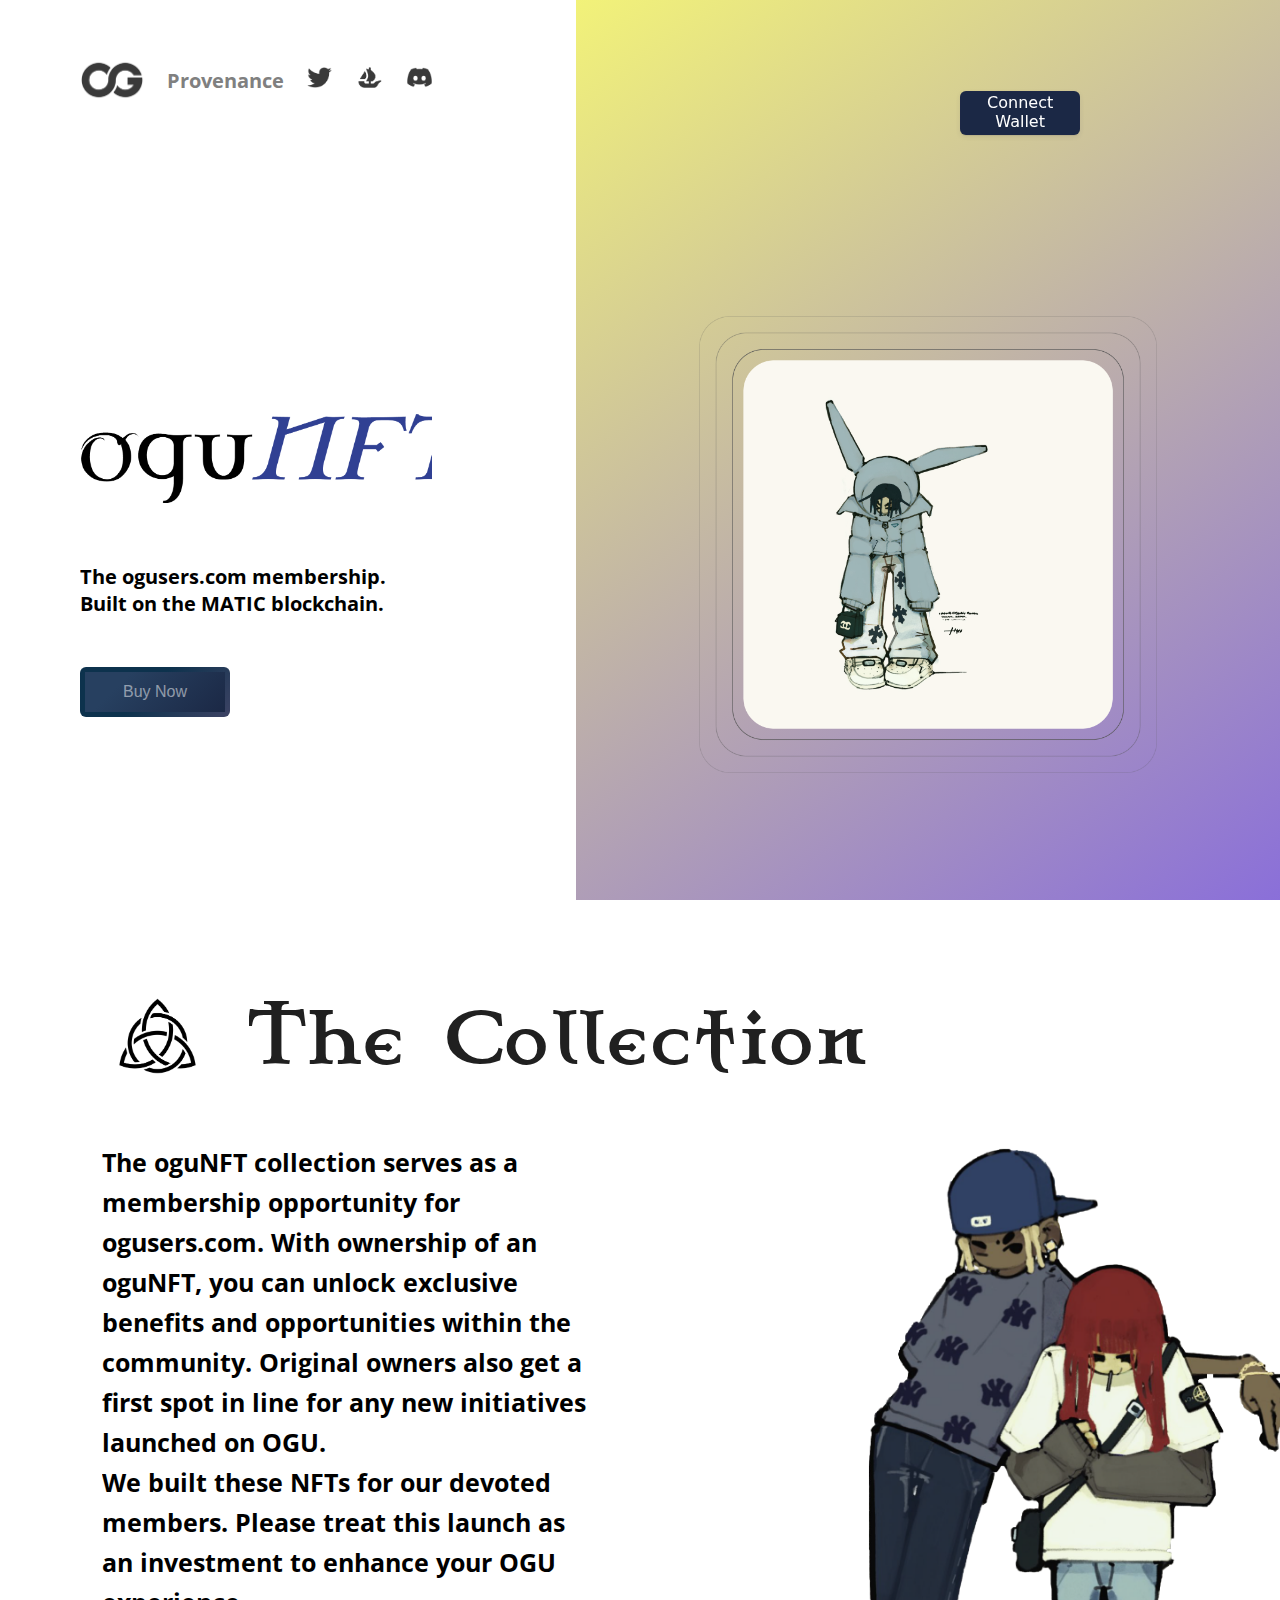
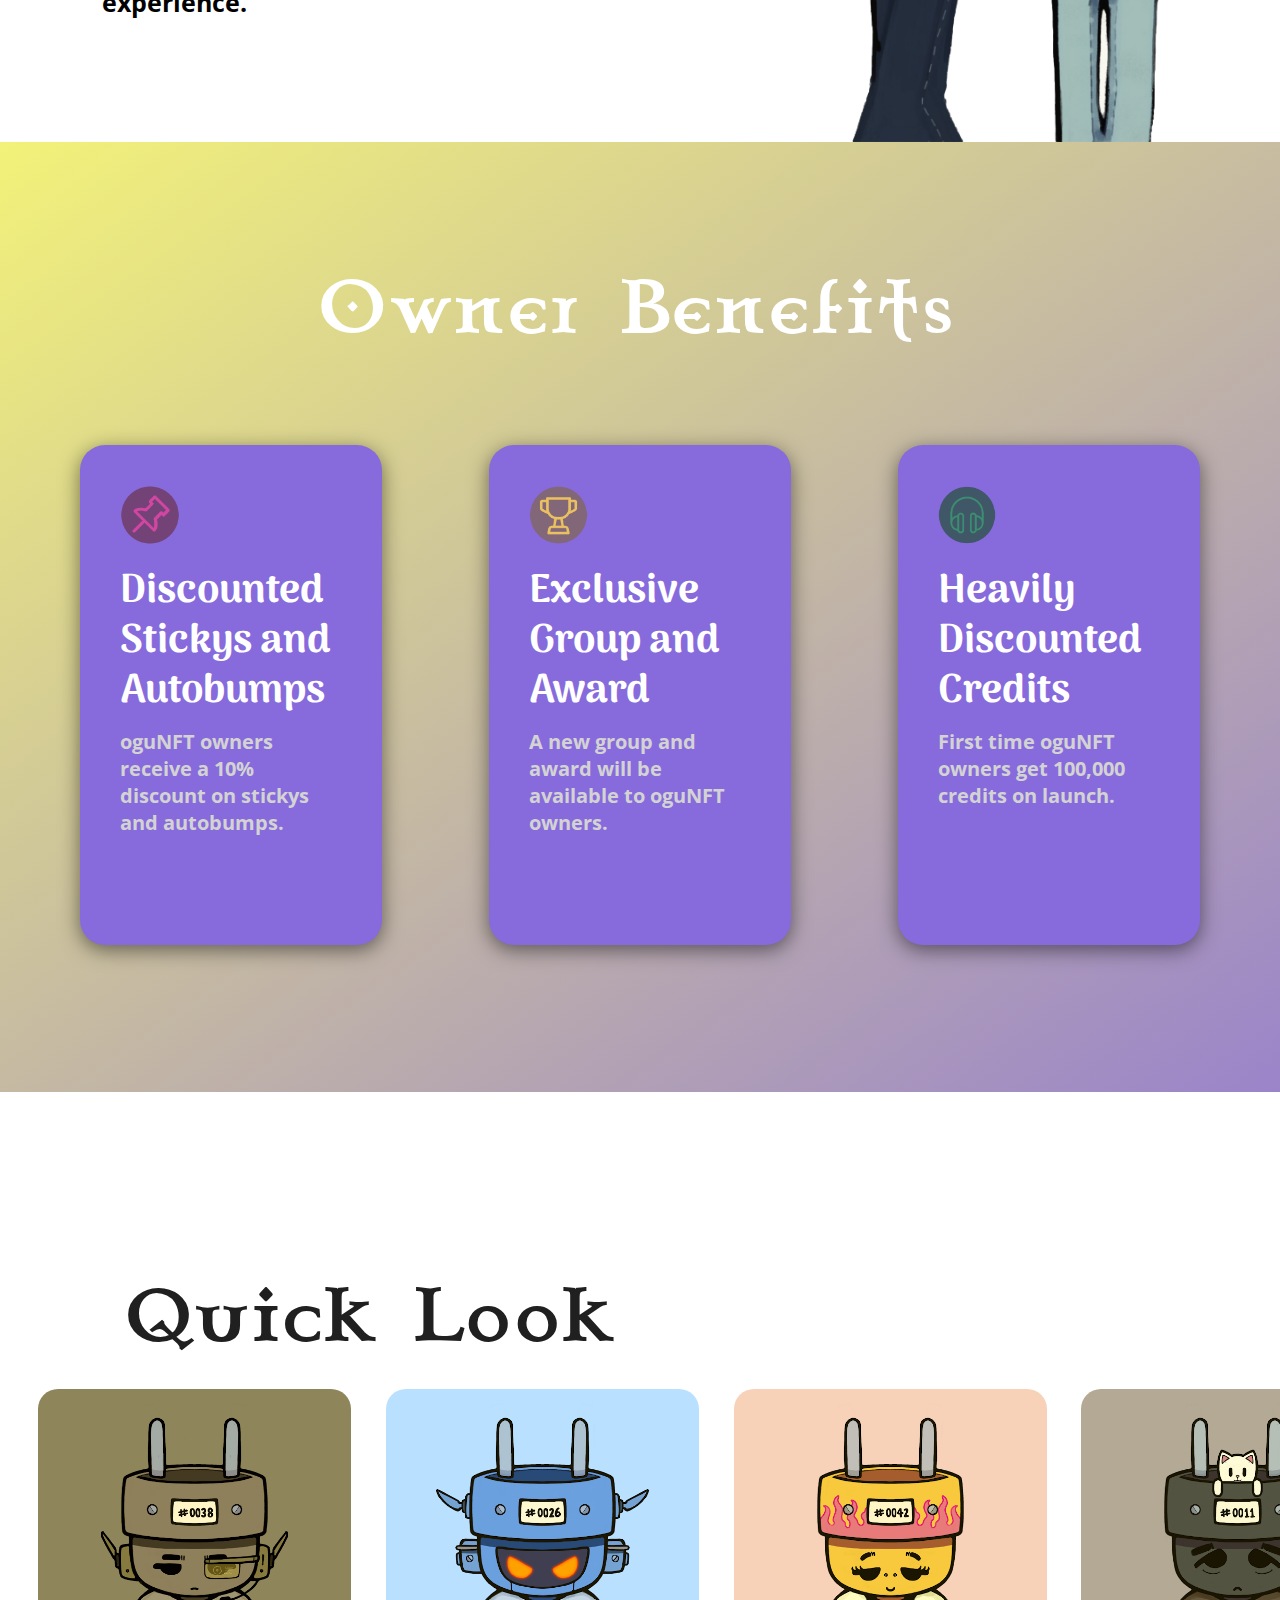
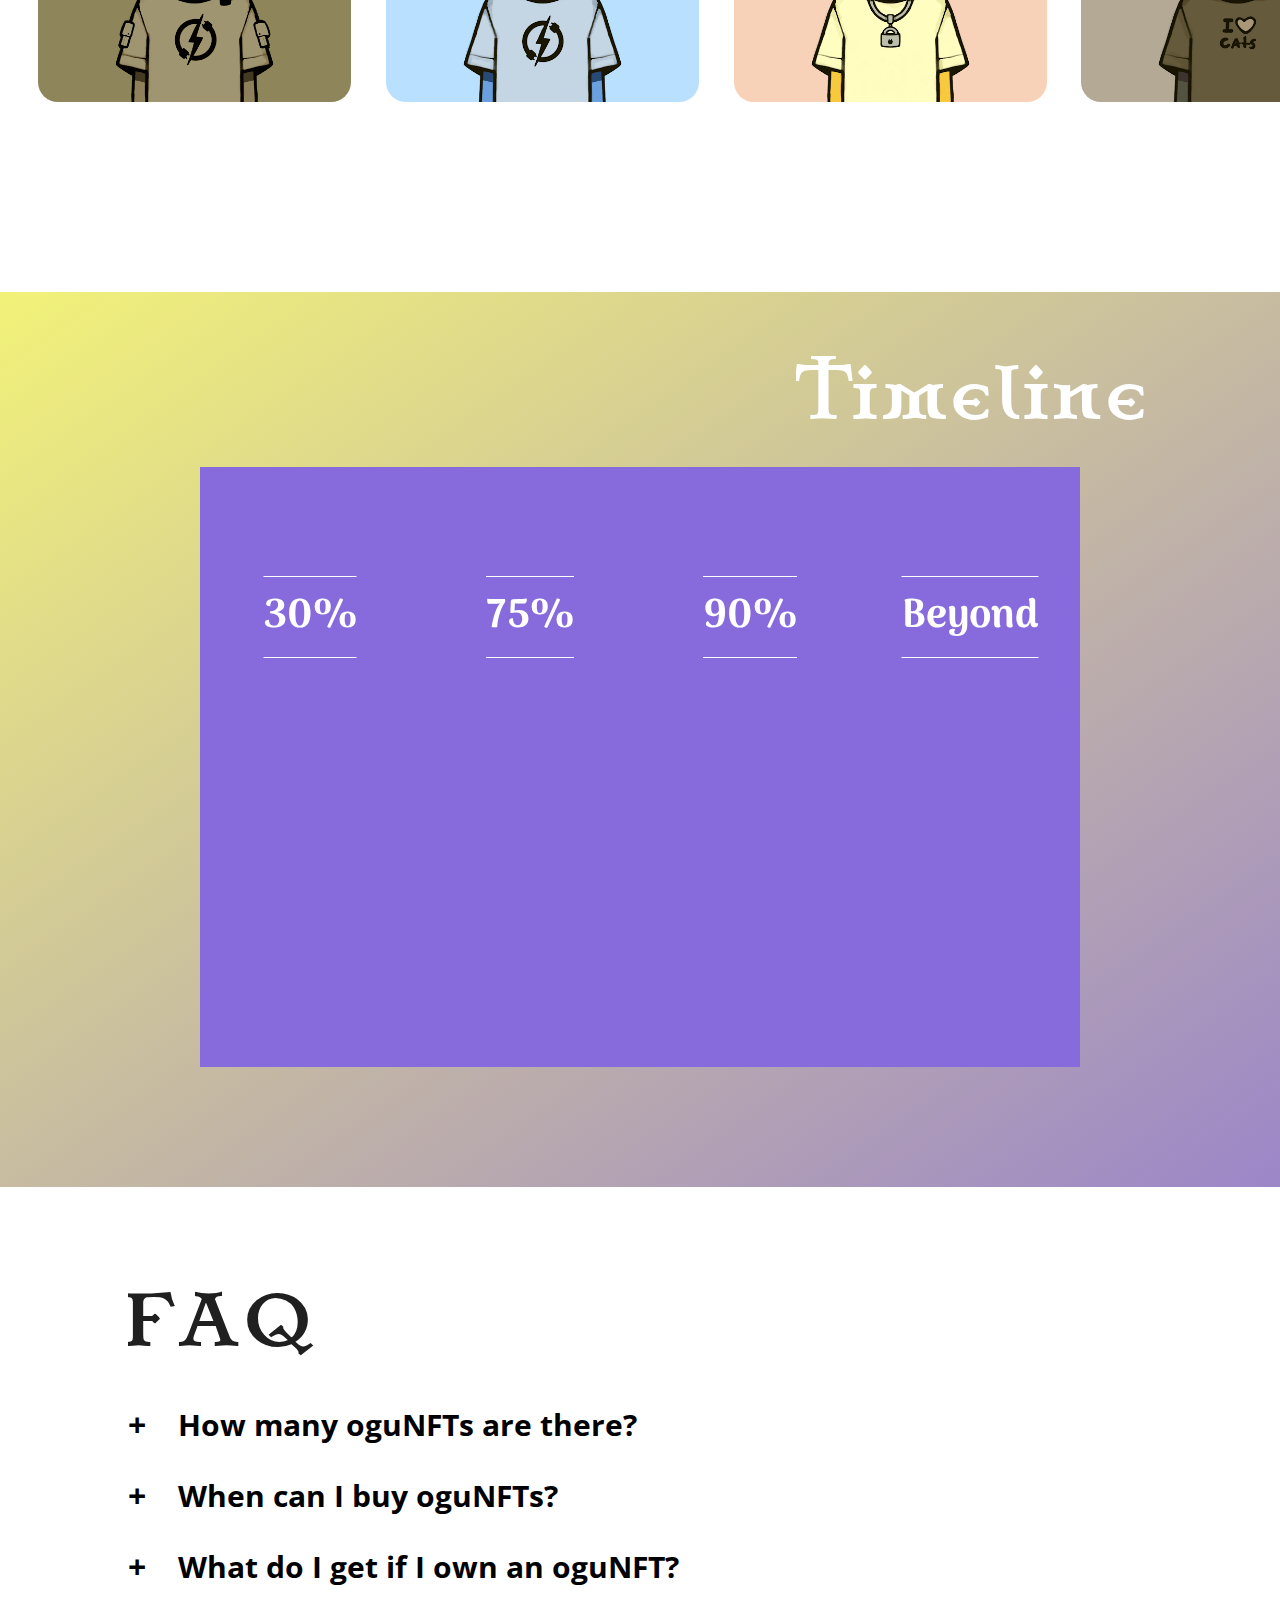
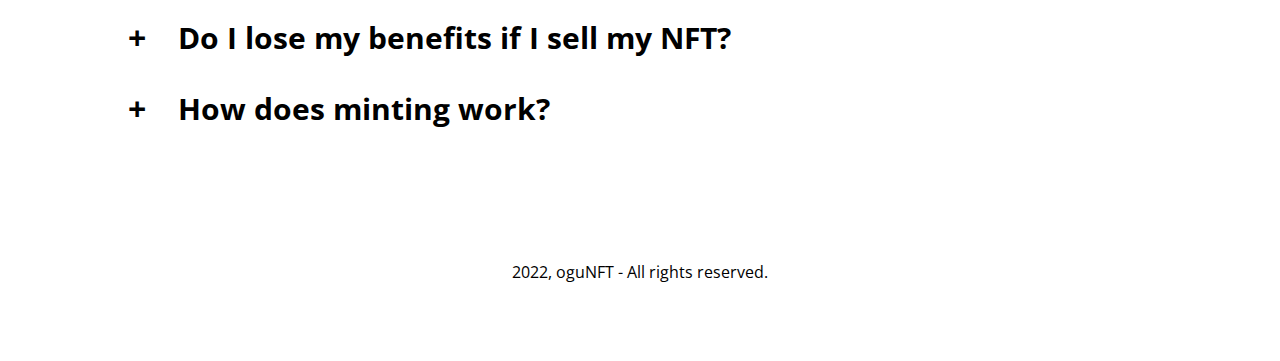
==== index.html @ fe16c1d1 "content in timeline change" ====
<!DOCTYPE html>

<head>
    <meta name="viewport" content="width=device-width, initial-scale=1.0">
    <title>oguNFT</title>
    <link rel="preconnect" href="https://fonts.googleapis.com">
    <link rel="preconnect" href="https://fonts.gstatic.com" crossorigin>
    <link href="https://fonts.googleapis.com/css2?family=Open+Sans&display=swap" rel="stylesheet">
    <link href="https://fonts.googleapis.com/css2?family=Arima+Madurai:wght@900&display=swap" rel="stylesheet">
    <link rel="stylesheet" href="style.css">
    <link rel="icon" href="skull nft logo-06.png">
</head>


<body>

<script src="script.js"></script>

<div class="homeScreen">
    <div class="leftHomeScreen main_menu">
        <div class="header">
          <a href="#">
            <div class="logoContainer">
                <img class="logo" src="skull nft logo-04.png">
            </div>
          </a>
          <a class="headerListDecoration" href="#">
            <ul class="headerList">
                <li>Provenance</li>
            </ul>
          </a>
        <div class="socialIcons"> 
            <div class="socialContainer">
              <img class="socialIcon" src="ogu twitter-01.png">
            </div>
            <div class="socialContainer">
              <img class="socialIcon" src="ogu opensea-02.png">
            </div>
            <div class="socialContainer">
              <img class="socialIcon" src="ogu discord-03.png">
            </div>
        </div>   
        </div>
        <div class="leftContentContainer">
          <div class="leftContent">
            <div class="fontLogoContainer">
                <img class="fontLogo" src="ogunft-logo.png">
            </div>
            <p class="leftContentWords1">The ogusers.com membership.</p>
            <p class="leftContentWords2">Built on the MATIC blockchain.</p>
            <button class="homeScreenButton">Buy Now</button>
        </div>
      </div>
    </div>

  <div class="rightHomeScreenContainer">
    <div class="rightHomeScreen">
      <div class="leftHomeScreen mobile_menu">
        <div class="header">
          <a href="#">
            <div class="logoContainer">
                <img class="logo" src="skull nft logo-04.png">
            </div>
          </a>
        <div class="socialIcons"> 
            <div class="socialContainer">
              <img class="socialIcon" src="ogu twitter-01.png">
            </div>
            <div class="socialContainer">
              <img class="socialIcon" src="ogu opensea-02.png">
            </div>
            <div class="socialContainer">
              <img class="socialIcon" src="ogu discord-03.png">
            </div>
        </div>   
        </div>
        <div class="leftContentContainer">
        <div class="leftContent">
            <div class="fontLogoContainer">
                <img class="fontLogo" src="ogunft-logo.png">
            </div>
            <p class="leftContentWords1">The ogusers.com membership.</p>
            <p class="leftContentWords2">Built on the MATIC blockchain.</p>
            <button class="homeScreenButton">Buy Now</button>
        </div>
      </div>
    </div>
        <button class="walletButton">Connect Wallet</button>
        <div class="mainImageContainer">
            <img class="mainImage" src="haku image one.png">
        </div>
    </div>
</div>
</div>

<div class="secondScreen">
    <div class="secondScreenTop">
        <div class="secondPictureContainer">
            <img class="secondPicture" src="celtic knot.png">
        </div>
        <h3>The Collection</h3>
    </div>
    <div class="secondScreenBottom">
      <div class="secondScreenBodyContainer">
        <p class="secondScreenBody">
          The oguNFT collection serves as a membership opportunity for ogusers.com. With ownership of an oguNFT, you can unlock exclusive benefits and opportunities within  the community. Original owners also get a first spot in line for any new initiatives launched on OGU.
        </p>
        <p class="secondScreenBody">
          We built these NFTs for our devoted members. Please treat this launch as an investment to enhance your OGU experience. 
        </p>
      </div>
        <div class="thirdPictureContainer">
          <img class="thirdPicture" src="haku image secondScreen.png">
      </div>
    </div>
</div>

<div class = "fourthScreen">
  <div class="fourthScreenTitle">
    <h3 style="color: white;">Owner Benefits</h3>
  </div>
  <div class="fourthScreenContent">
    <div class="fourthScreenContentGroup">
      <div class="IconContainer">
        <img class="Icon" src="ogu icons final 3-03.png">  
      </div>
      <p class="iconTitle">Discounted Stickys and Autobumps</p>
      <p class="iconBody">oguNFT owners receive a 10% discount on stickys and autobumps.</p> 
    </div>
    <div class="fourthScreenContentGroup">
      <div class="IconContainer">
       <img class="Icon" src="ogu icons final 2-02.png">  
      </div>
      <p class="iconTitle">Exclusive Group and Award</p>
      <p class="iconBody">A new group and award will be available to oguNFT owners.</p> 
    </div>
    <div class="fourthScreenContentGroup">
      <div class="IconContainer">
        <img class="Icon" src="ogu icons final 1-01.png">  
      </div> 
      <p class="iconTitle">Heavily Discounted Credits</p>
      <p class="iconBody">First time oguNFT owners get 100,000 credits on launch.</p> 
    </div>
  </div>
</div>

<div class="thirdScreen">
  <div class="thirdScreenTitle">
    <h3>Quick Look</h3>
  </div>  
    <div id="mediaScroller" class="media-scroller">
        <div class="media-element">
          <img src="plughead 1.png" draggable="false">
        </div> 
        <div class="media-element">
          <img src="plughead 2.png" draggable="false">
        </div>   
        <div class="media-element">  
          <img src="plughead 3.png" draggable="false">
        </div>   
        <div class="media-element">  
          <img src="plughead 4.png" draggable="false">
        </div>   
        <div class="media-element">
          <img src="plughead 1.png" draggable="false">
        </div> 
        <div class="media-element">
          <img src="plughead 2.png" draggable="false">
        </div>   
        <div class="media-element">  
          <img src="plughead 3.png" draggable="false">
        </div>   
        <div class="media-element">  
          <img src="plughead 4.png" draggable="false">
        </div>   
    </div>
</div>



<div class="fifthScreen">

 <div class="timelineTitle">
  <h3 style="color: white;">Timeline</h3>
</div> 

<section id="timeline">

    <div class="tl-item">
      
  
          <div class="tl-bg" style="background-image: url(https://www.wieland.com/assets/images/d/header_wieland_ny-1cdf09e4.jpg )">
          </div>
     
      <div class="tl-year">
        <p class="f2 heading--sanSerif font_size">30%</p>
      </div>
  
      <div class="tl-content">
        <h1>Group & Award</h1>
        <p>The new Group and Award will be implemented into the site. These are transferable upon resale.</p>
      </div>
  
    </div>
  

  
    <div class="tl-item">
      
      <div class="tl-bg" style="background-image: url(https://www.wieland.com/assets/images/b/header_wieland_eMobility_1-f1ea109f.jpg)"></div>
      
      <div class="tl-year">
        <p class="f2 heading--sanSerif font_size">75%</p>
      </div>
  
      <div class="tl-content">
        <h1 class="f3 text--accent ttu">Merchandise</h1>
        <p>OGU themed merchandise will be available exclusivly for oguNFT owners. These drops will be in limited quantities.</p>
      </div>
  
    </div>
  
    <div class="tl-item">
      
      <div class="tl-bg" style="background-image: url(https://www.wieland.com/assets/images/6/kachel_careers_spot-eeeb207b.jpg)"></div>
      
      <div class="tl-year">
        <p class="f2 heading--sanSerif font_size">90%</p>
      </div>
  
      <div class="tl-content">
        <h1 class="f3 text--accent ttu">More oguNFTs</h1>
        <p>If we sell 90% of this drop of oguNFTs, we will likely make more. oguNFT owners would get priority in this next sale.</p>
      </div>
  
    </div>
    
      <div class="tl-item">
      
      <div class="tl-bg" style="background-image: url(https://www.wieland.com/assets/images/3/strips_sheets_coilsdrums-b0b72ee3.png)"></div>
      
      <div class="tl-year">
        <p class="f2 heading--sanSerif">Beyond</p>
      </div>
  
      <div class="tl-content">
        <h1>More to come</h1>
        <p>This launch is an investment into the community. Our goal is to continue creating value for oguNFT owners for many years to come.</p>
      </div>
  
    </div>

  </section>
</div>


<div class="sixthScreen">

<h3>
  FAQ
</h3>


<div class="content">
<div>
  <input type="checkbox" id="question1" name="q"  class="questions">
  <div class="plus">+</div>
  <label for="question1" class="question font_size">
    How many oguNFTs are there?
  </label>
  <div class="answers font_size">
There will be 5,000 oguNFTs available in this upcoming drop.</div>
</div>

<div>
  <input type="checkbox" id="question2" name="q"  class="questions">
  <div class="plus">+</div>
  <label for="question2" class="question">
    When can I buy oguNFTs?
  </label>
  <div class="answers font_size">
Originals will become available on May 15th.</div>
</div>

<div>
  <input type="checkbox" id="question3" name="q" class="questions">
  <div class="plus">+</div>
  <label for="question3" class="question font_size">
    What do I get if I own an oguNFT?
  </label>
  <div class="answers font_size">
    oguNFT owners get access to a new Group and Award, discounts on Stickies and Bumps, and an invite to an exclusive Discord channel. 
  </div>
</div>
  
<div>
  <input type="checkbox" id="question4" name="q" class="questions">
  <div class="plus">+</div>
  <label for="question4" class="question font_size">
    Do I lose my benefits if I sell my NFT? 
  </label>
  <div class="answers font_size">
    Yes, you will lose your benefits. We will verify the new owner of the NFT and grant them the benefits. 
  </div>
</div>

<div>
  <input type="checkbox" id="question5" name="q" class="questions">
  <div class="plus">+</div>
  <label for="question5" class="question font_size">
    How does minting work?
  </label>
  <div class="answers font_size">
    Please start by connecting your Metamask wallet to the site. From there, you can click on the "Buy Now" button the home screen and proceed purchasing through the pop up menu. If you have a sufficient amount of MATIC in your wallet, you will be allowed to purchase.
  </div>
</div>

</div>
</div>

<div class="footerContainer">
  <footer>2022, oguNFT - All rights reserved.</footer>
</div>
---- style.css ----
html, body,* {
    margin: 0; 
    padding: 0;
    box-sizing: border-box;
  }

:root {
    --gradient: linear-gradient(
      325deg,
        #333f91,
        #876bdc,
        #f2f279
    );
}

@font-face {
    font-family: "Celtic Garamond";
    src: url(CELTG___.TTF);
}

.homeScreen {
    max-width: 100vw;
    overflow-y: hidden;
    font-family: 'Open Sans', sans-serif;
    font-weight: bold;
    font-size: 20px;
    display: flex;
    flex-wrap: wrap;
    justify-content: space-between;
    min-height: 100vh;
}

.leftHomeScreen {
    width: 40%;
    padding-left: 5rem;
    padding-right: 5rem;
}

.rightHomeScreenContainer {
    width: 55%;
    height: 100%;
    overflow-y: hidden;
}

.rightHomeScreen {
    width: 100%;
    min-height: 100vh;
   
   display: grid;
   place-items: center;
    background-image: var(--gradient);
    background-size: 400%;
    animation: bg-animation 8s infinite alternate;
}

@keyframes bg-animation {
    0% {background-position: left}
    100% {background-position: right;}
}


.header {
    max-width: 100%;
    display: flex;
    justify-content: space-between;
    align-items: center;
    flex-wrap: wrap;
    margin-top: 50px;
}

.headerList {
    display: flex;
    flex-direction: row;
    list-style-type: none;
    padding: 0;
}

.headerListDecoration {
    text-decoration: none;
    color: grey;
}

.logoContainer {
    height: 60px;  
    transition: all .2s ease-in-out;
}

.logoContainer:hover {
    filter: brightness(2.25);
}

.logo {
    width: auto;
    height: 100%;   
}

.socialContainer {
    cursor: pointer;
}


.socialIcons {
    display: flex;
    flex-direction: row;
    gap: 25px;
    max-width: 125px;
}

.socialIcon {
    width: 100%;
    height: auto;
    transition: all .125s ease-in-out;
}

.socialIcon:hover {
    filter: brightness(2.25);
}

.leftContentContainer{
    width: 100%;
    height: 100%;
    display: flex;
    justify-content: center;
    align-items: center;
}

.fontLogoContainer {
    height: 10rem;
    width: 25rem;
    object-fit: contain;
}

.fontLogo {
    width: 100%;
    height: auto;
}

.mainImageContainer {
    width: 65%;
    padding-bottom: 5rem;
}

.mainImage {
    width: 100%;
    height: 100%;
    object-fit: cover;
}

.leftContentWords1, .leftContentWords2 {
    margin-left: none;
}

  
  .homeScreenButton {
      width: 150px;
      height: 50px;
      cursor: pointer;
      border: none;
      display: flex;
      align-items: center;
      justify-content: center;
      background-color: #7f5a83;
      background-image: linear-gradient(315deg, #7f5a83 0%, #0d324d 74%);
      background-size: 200% 100%;
      background-position: left;
      background-repeat: no-repeat;
      transition: 500ms;
      margin-top: 50px;
      border-radius: 6px;
  }
  
  .homeScreenButton:before {
      content: 'Buy Now';
      color: rgba(255,255,255,0.5);
      font-size: 16px;
      position: absolute;
      display: flex;
      align-items: center;
      justify-content: center;
      width: 140px;
      height: 40px;
      background-color: #1b2845;
      background-image: linear-gradient(315deg, #1b2845 0%, #274060 74%);
      transition: 500ms;
  }
  
  .homeScreenButton:hover {
      background-position: right;
  }
  
  .homeScreenButton:hover:before {
      color: rgba(255,255,255,0.8);
  }
  
  .homeScreenButton:focus {
      outline: none;
  }

.walletButton {
  margin-left: auto;
  margin-top: 3rem;  
    margin-bottom: 100px;
    margin-top: 50px;
    margin-right: 200px;
    appearance: button;
    backface-visibility: hidden;
    background-color: #1b2845;
    border-radius: 6px;
    border-width: 0;
    box-shadow: rgba(50, 50, 93, .1) 0 0 0 1px inset,rgba(50, 50, 93, .1) 0 2px 5px 0,rgba(0, 0, 0, .07) 0 1px 1px 0;
    box-sizing: border-box;
    color: #fff;
    cursor: pointer;
    font-family: -apple-system,system-ui,"Segoe UI",Roboto,"Helvetica Neue",Ubuntu,sans-serif;
    font-size: 80%;
    height: 44px;
    line-height: 1.15;
    outline: none;
    overflow: hidden;
    padding: 0 25px;
    position: relative;
    text-align: center;
    text-transform: none;
    transform: translateZ(0);
    transition: all .2s,box-shadow .08s ease-in;
    user-select: none;
    -webkit-user-select: none;
    touch-action: manipulation;
    width: 17%;
    }

.walletButton:disabled {
  cursor: default;
}

.walletButton:focus {
  box-shadow: rgba(50, 50, 93, .1) 0 0 0 1px inset, rgba(50, 50, 93, .2) 0 6px 15px 0, rgba(0, 0, 0, .1) 0 2px 2px 0, rgba(50, 151, 211, .3) 0 0 0 4px;
}


.secondScreen {
    display: flex;
    flex-direction: column;
    overflow-y: hidden;
}

.secondScreenTop {
    padding: 16px;
    margin-left: 7%;
    margin-top: 70px;
    display: flex;
    align-items: center;
}

.secondPictureContainer {
    margin: 10px;
    width: fit-content;
    overflow: hidden;
    height: 80px;
    margin-right: 50px;
    margin-bottom: 50px;
    float: left;
}

.secondPicture {
    width: auto;
    height: 100%;
}

h3 {
    font-size: 4rem;
    margin: 0;
    padding: 0;
    font-family: "Celtic Garamond";
    margin-bottom: 30px;
    color: #202020;
    letter-spacing: 7px;
}

.secondScreenBottom {
    width: 100vw;
    display: flex;
    overflow-y: hidden;
    justify-content: space-between;
}

.secondScreenBodyContainer {
    display: flex;
    flex-direction: column;
    width: 50%;
    margin-left: 8%;
}

.secondScreenBody {
    font-size: 25px;
    line-height: 40px;
    font-family: 'Open Sans', sans-serif;
    font-weight: bold;
}

.thirdPictureContainer {
    height: 600px;
    width: 55%;
    object-fit: cover;
    margin-left: 10%;
    margin-bottom: 0px;
}

.thirdPicture {
    width: auto;
    height: 100%;
}

.fourthScreen {
    width: 100vw;
    min-height: 950px;
    overflow-y: hidden;
    font-family: 'Open Sans', sans-serif;
    font-weight: bold;
    background-image: var(--gradient);
    background-size: 400%;
    animation: bg-animation 8s infinite alternate;
    margin-top: none;
}

.fourthScreen * {
    overflow: hidden;
}

.fourthScreenTitle {
    display: flex;
    justify-content: center;
    padding-top: 8rem;
}

.fourthScreenContent {
    display: flex;
    justify-content: space-between;
    align-items: center;
    padding: 2rem 5rem;
    flex-wrap: wrap;
}

.fourthScreenContentGroup {
    width: 27%;
    margin-top: 2rem;
    height: 500px;
    box-shadow: 0 5px 20px rgba(0,0,0,.5);
    border-radius: 25px;
    padding: 40px;
    background-color: #876bdc;
    transition: ease-out 0.25s;
}

.fourthScreenContentGroup:hover {
    transform: scale(1.02);
    box-shadow:0 15px 50px rgba(0,0,0,.5);
    transition: ease-in 0.25s;
}

.IconContainer {
    height: 60px;
    margin-bottom: 10%;
}

.Icon {
    width: auto;
    height: 100%;
}

.iconTitle {
    font-size: 40px;
    color: white;
    font-family: 'Arima Madurai', cursive;
    line-height: 50px;
}

.iconBody {
    font-size: 20px;
    color: lightgrey;
    margin-top: 5%;
}

.bannerItemContainer {
    height: 70px;
}

.bannerItem {
    width: auto;
    height: 100%;
}


.thirdScreen {
    height: 800px;
    display: flex;
    flex-direction: column;
    justify-content: center;
    font-family: Arial, Helvetica, sans-serif;
    overflow-y: visible;
}

.thirdScreenTitle {
    display: flex;
    justify-content: left;
    margin-left: 10%;
}

.media-scroller {
    display: grid;
    grid-auto-flow: column;
    grid-auto-columns: 28%;
    margin-left: 3%;

    overflow-x: hidden;
    overscroll-behavior-inline: contain;

    cursor: grab;
}

.media-element > img {
    max-width: 90%;
    min-width: 200px;
    border-radius: 20px;
}


.fifthScreen {
    max-width: 100%;
    padding-bottom: 20px;
    overflow-y: hidden;
    font-family: Arial, Helvetica, sans-serif;
    background-image: var(--gradient);
    background-size: 400%;
    animation: bg-animation 8s infinite alternate;
}


.timelineTitle {
    display: flex;
    justify-content: right;
    padding-top: 5%;
    margin-right: 10%;
}

#timeline {
    overflow-y: hidden;
    display: flex;
    background-color: #512f89;
    margin-left: 200px;
    margin-right: 200px;
    flex-wrap: wrap;
    justify-content: center;
    margin-bottom: 100px;
}
#timeline:hover .tl-item {
    width: 23.3333%;
}
.tl-item {
    transform: translate3d(0, 0, 0);
    position: relative;
    width: 25%;
    min-height: 50vh;
    padding-bottom: 1rem;
    min-height: 600px;
    color: #fff;
    overflow: hidden;
    transition: width 0.5s ease;
}
.tl-item:before, .tl-item:after {
    transform: translate3d(0, 0, 0);
    content: "";
    position: absolute;
    left: 0;
    top: 0;
    width: 100%;
    height: 100%;
}
.tl-item:after {
    background: #876bdc;
    opacity: 1;
    transition: opacity 0.5s ease;
}
.tl-item:before {
    background: linear-gradient(to bottom, rgba(0, 0, 0, 0) 0%, rgba(0, 0, 0, 1) 75%);
    z-index: 1;
    opacity: 0;
    transform: translate3d(0, 0, 0) translateY(50%);
    transition: opacity 0.5s ease, transform 0.5s ease;
}
.tl-item:hover {
    width: 30% !important;
}
.tl-item:hover:after {
    opacity: 0;
}
.tl-item:hover:before {
    opacity: 1;
    transform: translate3d(0, 0, 0) translateY(0);
    transition: opacity 1s ease, transform 1s ease 0.25s;
}
.tl-item:hover .tl-content {
    opacity: 1;
    transform: translateY(0);
    transition: all 0.75s ease 0.5s;
}
.tl-item:hover .tl-bg {
    filter: grayscale(0);
}
.tl-content {
    transform: translate3d(0, 0, 0) translateY(25px);
    position: relative;
    z-index: 1;
    text-align: center;
    margin: 0 1.618em;
    top: 40%;
    opacity: 0;
    font-family: 'Open Sans', sans-serif;
    font-weight: bold;
}
.tl-content h1 {
    font-family: 'Open Sans', sans-serif;
    font-weight: bold;
    text-transform: uppercase;
    color: #563baf;
    font-size: 2rem;
    font-weight: normal;
    margin-top: 40px;
    margin-bottom: 3%;
}
.tl-content p {
    font-size: 20px;
    line-height: 30px;
}
.tl-year {
    font-family: 'Open Sans', sans-serif;
    font-weight: bold;
    position: absolute;
    top: 25%;
    left: 50%;
    transform: translateX(-50%) translateY(-50%);
    z-index: 1;
    border-top: 1px solid #fff;
    border-bottom: 1px solid #fff;
}
.tl-year p {
    font-family: 'Arima Madurai', cursive;
    font-size: 40px;
    line-height: 2;
}
.tl-bg {
    transform: translate3d(0, 0, 0);
    position: absolute;
    width: 100%;
    height: 100%;
    top: 0;
    left: 0;
    background-size: cover;
    background-position: center center;
    transition: filter 0.5s ease;
    filter: grayscale(100%);
}

  
.sixthScreen {
    font-family: 'Open Sans', sans-serif;
    font-weight: bold;
    display: flex;
    align-items: flex-start;
    margin-top: 6rem;
    flex-direction: column;
}

.sixthScreen h3 {
    margin-left: 10%;
}

  .content {
    width: 100%;
    padding-left: 10%;
    margin: 0 auto;
    padding-bottom: 2rem;
  }
  
  .centerplease {
    max-width: 400px;
    font-size: 40px;
    display: flex;
    justify-content: left;
  }
  
  /*Question*/
  .question {
    position: relative;
    background: white;
    margin: 0;
    padding: 10px 10px 10px 50px;
    display: block;
    width:100%;
    cursor: pointer;
    font-size: 30px;
  }
  /*Answer*/
  .answers {
    padding: 0px 15px;
    margin: 5px 0;
    width:100%!important;
    height: 0;
    overflow: hidden;
    z-index: -1;
    position: relative;
    opacity: 0;
    -webkit-transition: .3s ease;
    -moz-transition: .3s ease;
    -o-transition: .3s ease;
    transition: .3s ease;
    font-size: 25px;
    color: gray;
    inline-size: 50px;
  }
  
  .questions:checked ~ .answers{
    height: auto;
    opacity: 1;
    padding: 15px;
    padding-right: 250px;

  }
  
  /*FAQ Toggle*/
  .plus {
    position:absolute;
    margin-top: 15px;
    z-index: 5;
    font-size: 2em;
    line-height: 100%;
    -webkit-user-select: none;    
    -moz-user-select: none;
    -ms-user-select: none;
    -o-user-select: none;
    user-select: none;
    -webkit-transition: .3s ease;
    -moz-transition: .3s ease;
    -o-transition: .3s ease;
    transition: .3s ease;
  
  }
  
  .questions:checked ~ .plus {
    -webkit-transform: rotate(45deg);
    -moz-transform: rotate(45deg);
    -o-transform: rotate(45deg);
    transform: rotate(45deg);
  
  }
  
  .questions {
    display: none;
    
  }

  .footerContainer {
    width: 100%;
    display: flex;
    justify-content: center;
    margin-top: 5em;
 
    height: 100px;
    font-family: 'Open Sans', sans-serif;
  }
  
  .mobile_menu{
    display: none;
}

  
  * ,body{
    overflow-x: hidden;
    }
    body *{
        overflow: hidden;
    }
@media (max-width:800px){
     * ,body{
         overflow-x: hidden;
     }
     .homeScreen *{
          overflow: hidden !important;
     }
      .homeScreen {
          flex-direction: column;
      }
      .leftHomeScreen{
          width: 100%;
          margin-bottom: 3rem;
      }
      .header{
          margin-top: 10px;
      }
      .socialIcons {
        width: 120px;
        gap: 30px;
    }
      .main_menu{
          display: none;
      }
      .mobile_menu{
            display: block;
      }
      .leftHomeScreen {
            padding-left: 1rem;
            padding-right: 2rem;
      }
      .leftContentContainer{
          display: block;
          padding: 1rem;
          margin-top: 1rem;
      }
      .fontLogo{
          width:60%;
          height: 50%;
      }
      .fontLogoContainer{
          margin-top: 1rem !important;
          margin-bottom: 1rem !important;
          width: auto;
            height: auto;
      }
      .homeScreenButton{
            margin-top: 1rem;
      }
      .walletButton{
            display: none;
      }
      .rightHomeScreenContainer{
          width: 100%;
      }
      .fontLogoContainer{
          width: 15rem;
          margin-top: 10rem;
      }
      .mainImageContainer{
          padding-top:0px !important;
          width: 85%;
      }
      
    .secondPicture {
        width: 40px;
        height: 40px;
    }
    .secondPictureContainer {
        margin: 0px; 
        margin-right: 10px; 
        height: auto;
    }

    h3 {
        font-size: 1.35rem;
        margin-bottom: 0px;
        letter-spacing: 5px;
    }
    .secondScreenTop {
        margin-top: 50px;
        margin-left: 10%;
    }
    .secondScreenBottom {
        display: block;
        padding: 0 2rem;
    }
    .secondScreenBodyContainer{
        width: 80%;
        height: auto;
        text-align: left;
        margin-bottom: 10%;
    }
    .secondScreenBody{
        font-size: 16px;
        line-height: 28px;
    }
    .thirdPictureContainer{
        width: 90%;
        height: 250px;
        margin-left: 5%;
    }
    .thirdPicture {
        width: 100%;
        height: auto;
        overflow: hidden;
    }
    .fourthScreenTitle {
        padding-top: 4rem;
    }
    .fourthScreenContent {
        padding: 3rem;
    }
    .fourthScreenContentGroup {
        margin-bottom: 30px;
        width: 100%;
        height: 400px;
        padding: 30px;
    }
    .IconContainer {
        height: 45px;
        margin-bottom: 7%;
    }
    .iconTitle{
        font-size: 25px !important;
        line-height: 35px;
    }    
    .iconBody {
        font-size: 18px;
    }

    .thirdScreen {
        height: 425px;
        display: flex;
        justify-content: center;
    }

    .thirdScreenTitle {
        margin-bottom: 5%;
    }

    .media-scroller {
        gap: 3%;
        grid-auto-columns: 70%;
        margin-left: 10%;
        margin-bottom: 10%;
        overflow-x: auto;
    }
    .timelineTitle{
        display: flex;
        align-items: center;
        padding-top: 0px;
        margin-right: none;
    }
      #timeline{
          margin-left: 20px;
          margin-right: 20px;
          display: flex;
          flex-direction: column;
      }
      #timeline:hover .t1-item {
          width: 50%;
      }
      .tl-item{
        width: 100%;
        max-height: 225px;
        min-height: 200px ;
      }
      .tl-year p {
            font-size: 24px;
            line-height: 2;
        }
        .tl-content h1{
            font-size: 12px !important;
        }
        .tl-content p{
            font-size: 9px !important;
        }

      .sixthScreen{
            margin-top: 0px;
      }
      .sixthScreen h3{
            margin-left: 10%;
            margin-top: 10%;
            margin-bottom: 5%;
      }
      .content{
          padding-left: 10%;
      }
      .sixthScreen label , .sixthScreen .plus {
          font-size: 16px !important;
          overflow: hidden;
      }
      .question {
        padding: 10px 10px 10px 30px;
      }
      .answers {
          font-size: 13px;
          margin-left: 5%;
      }
      .questions:checked ~ .answers{
        height: auto;
        opacity: 1;
        padding-top: 5px;
        padding-right: 70px;
        
      }
}
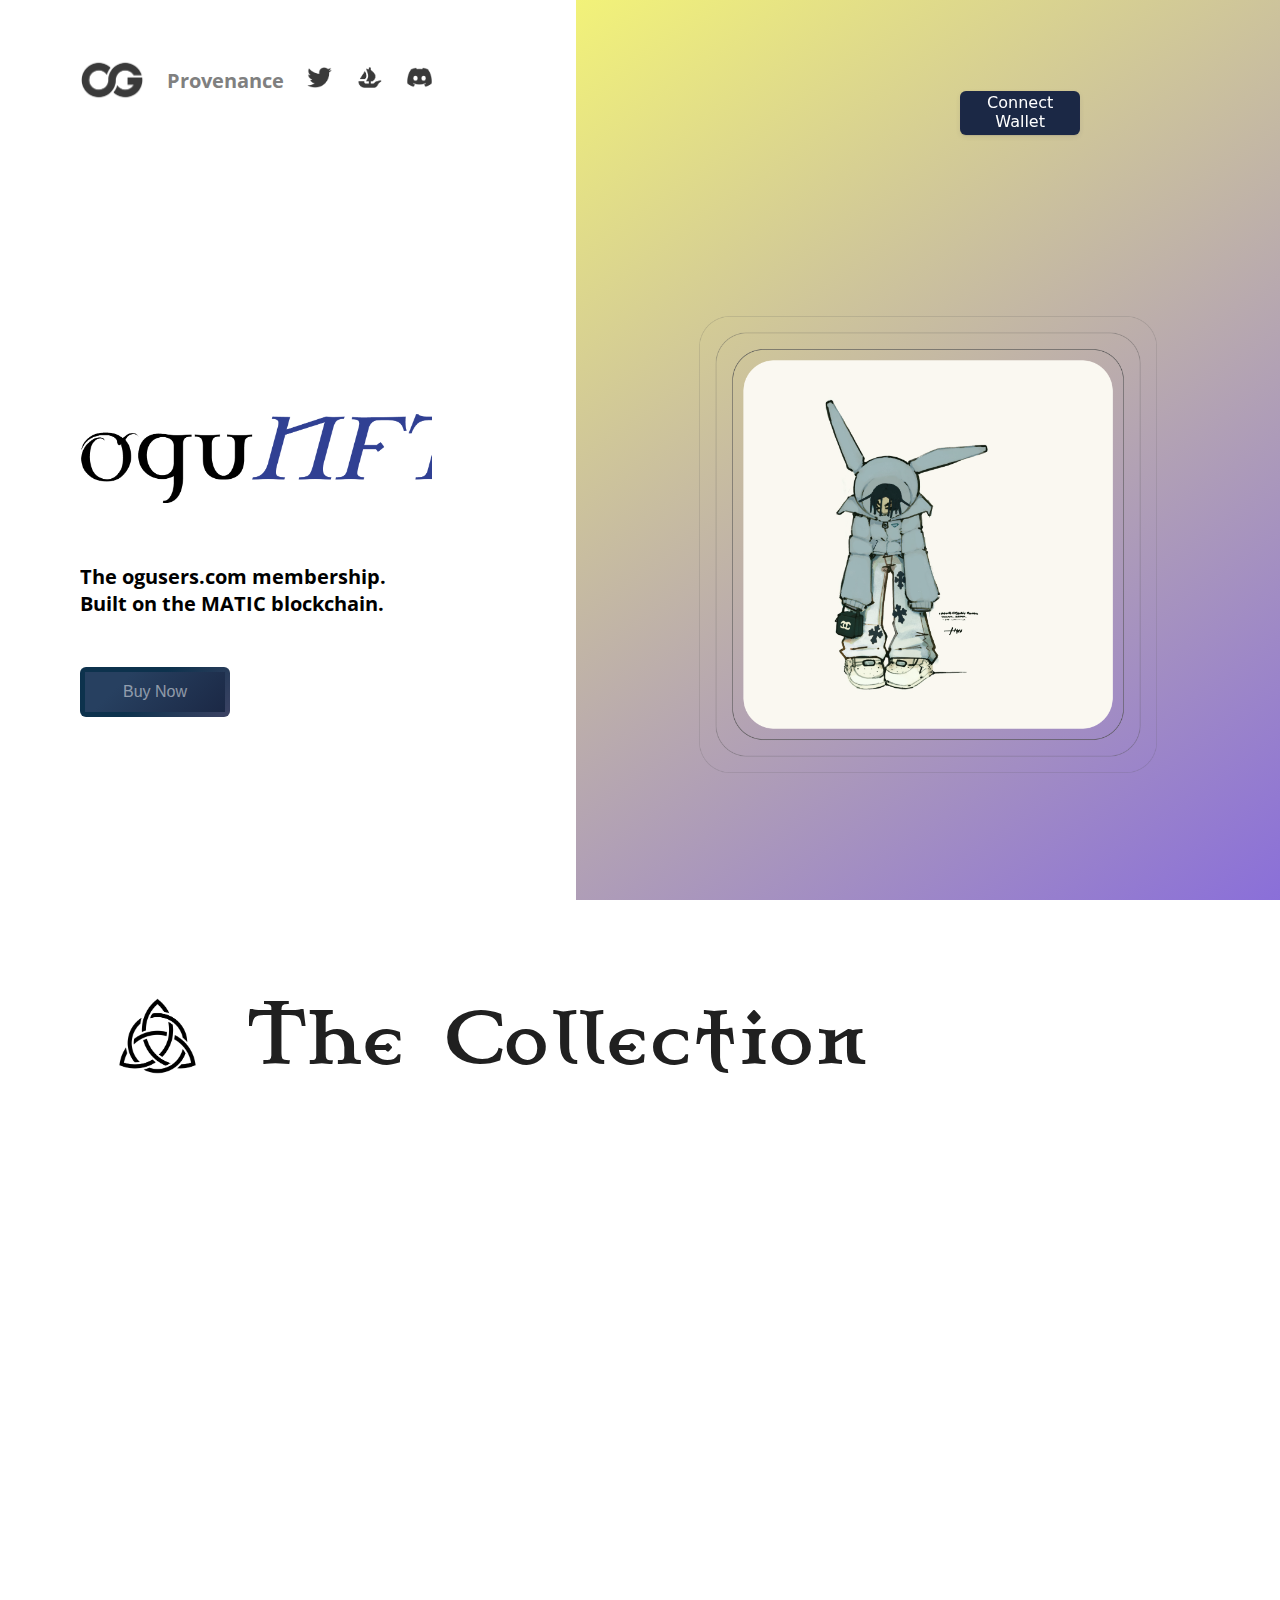
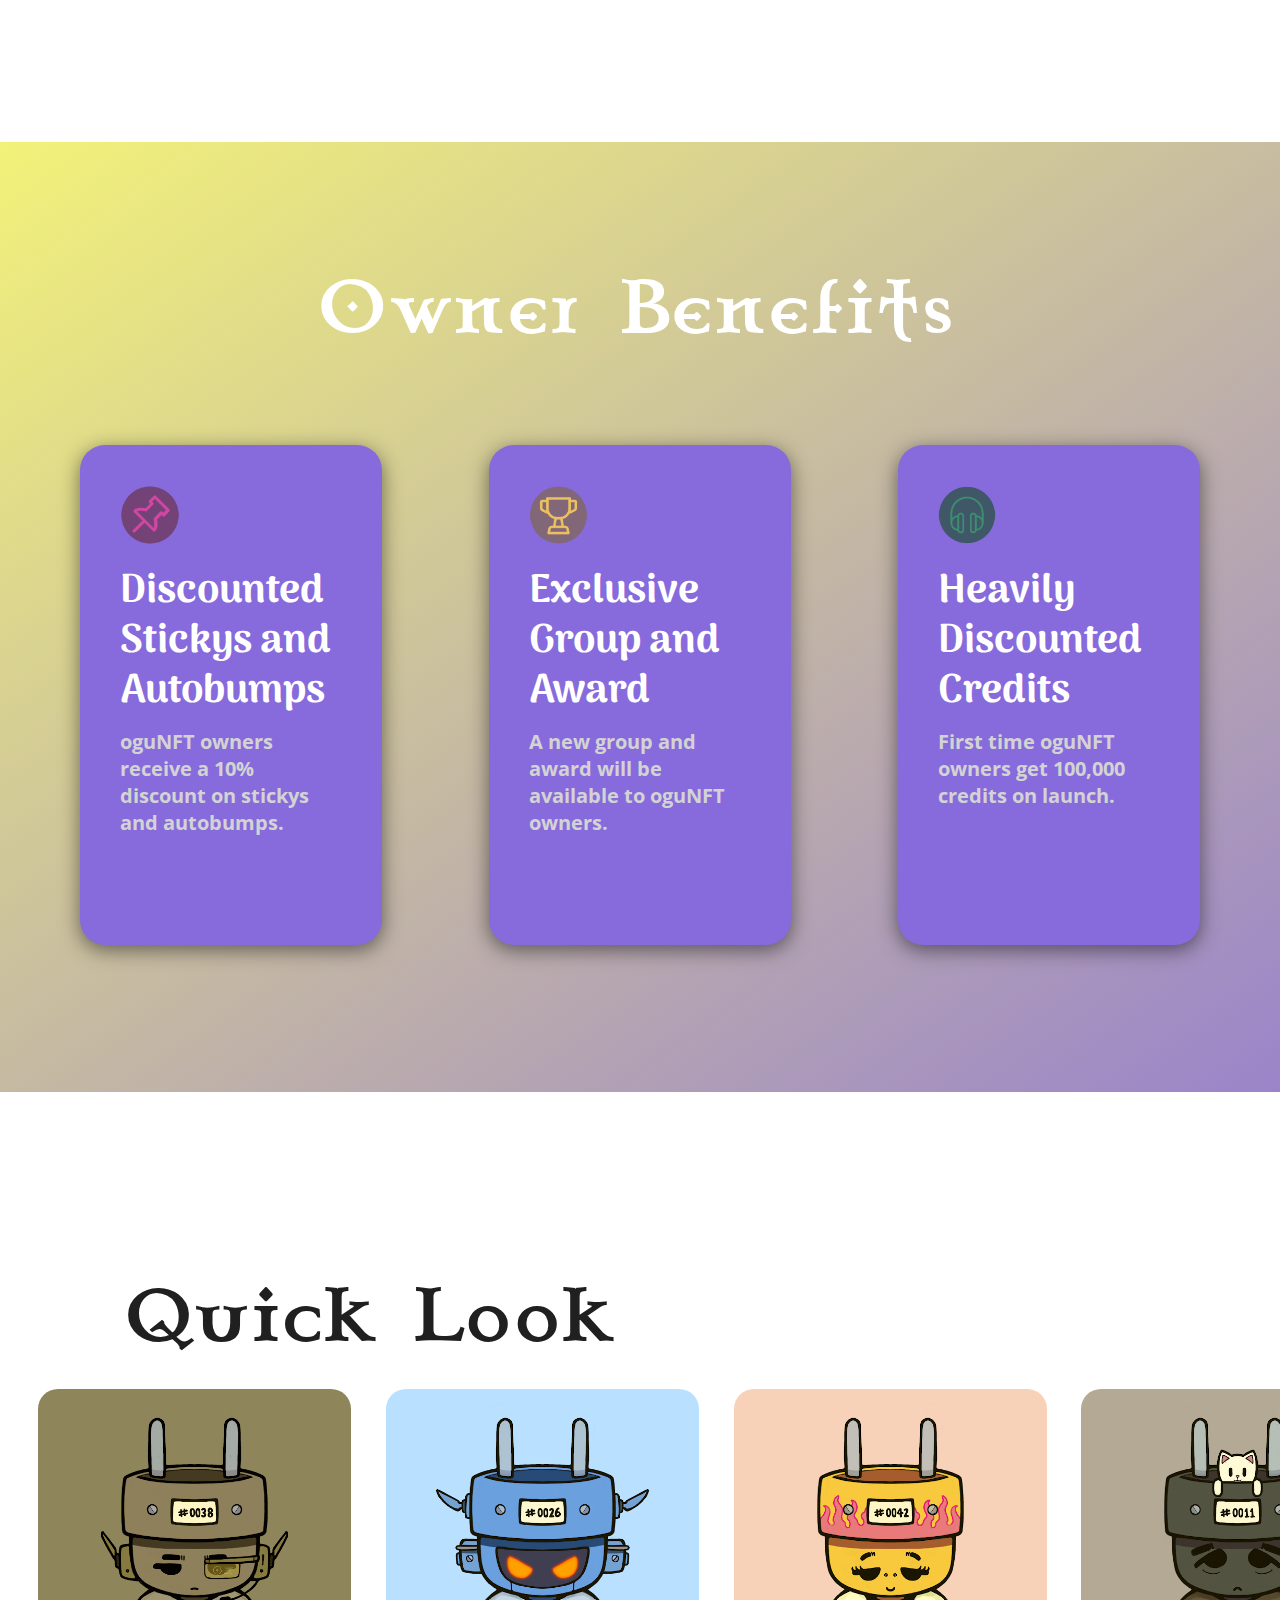
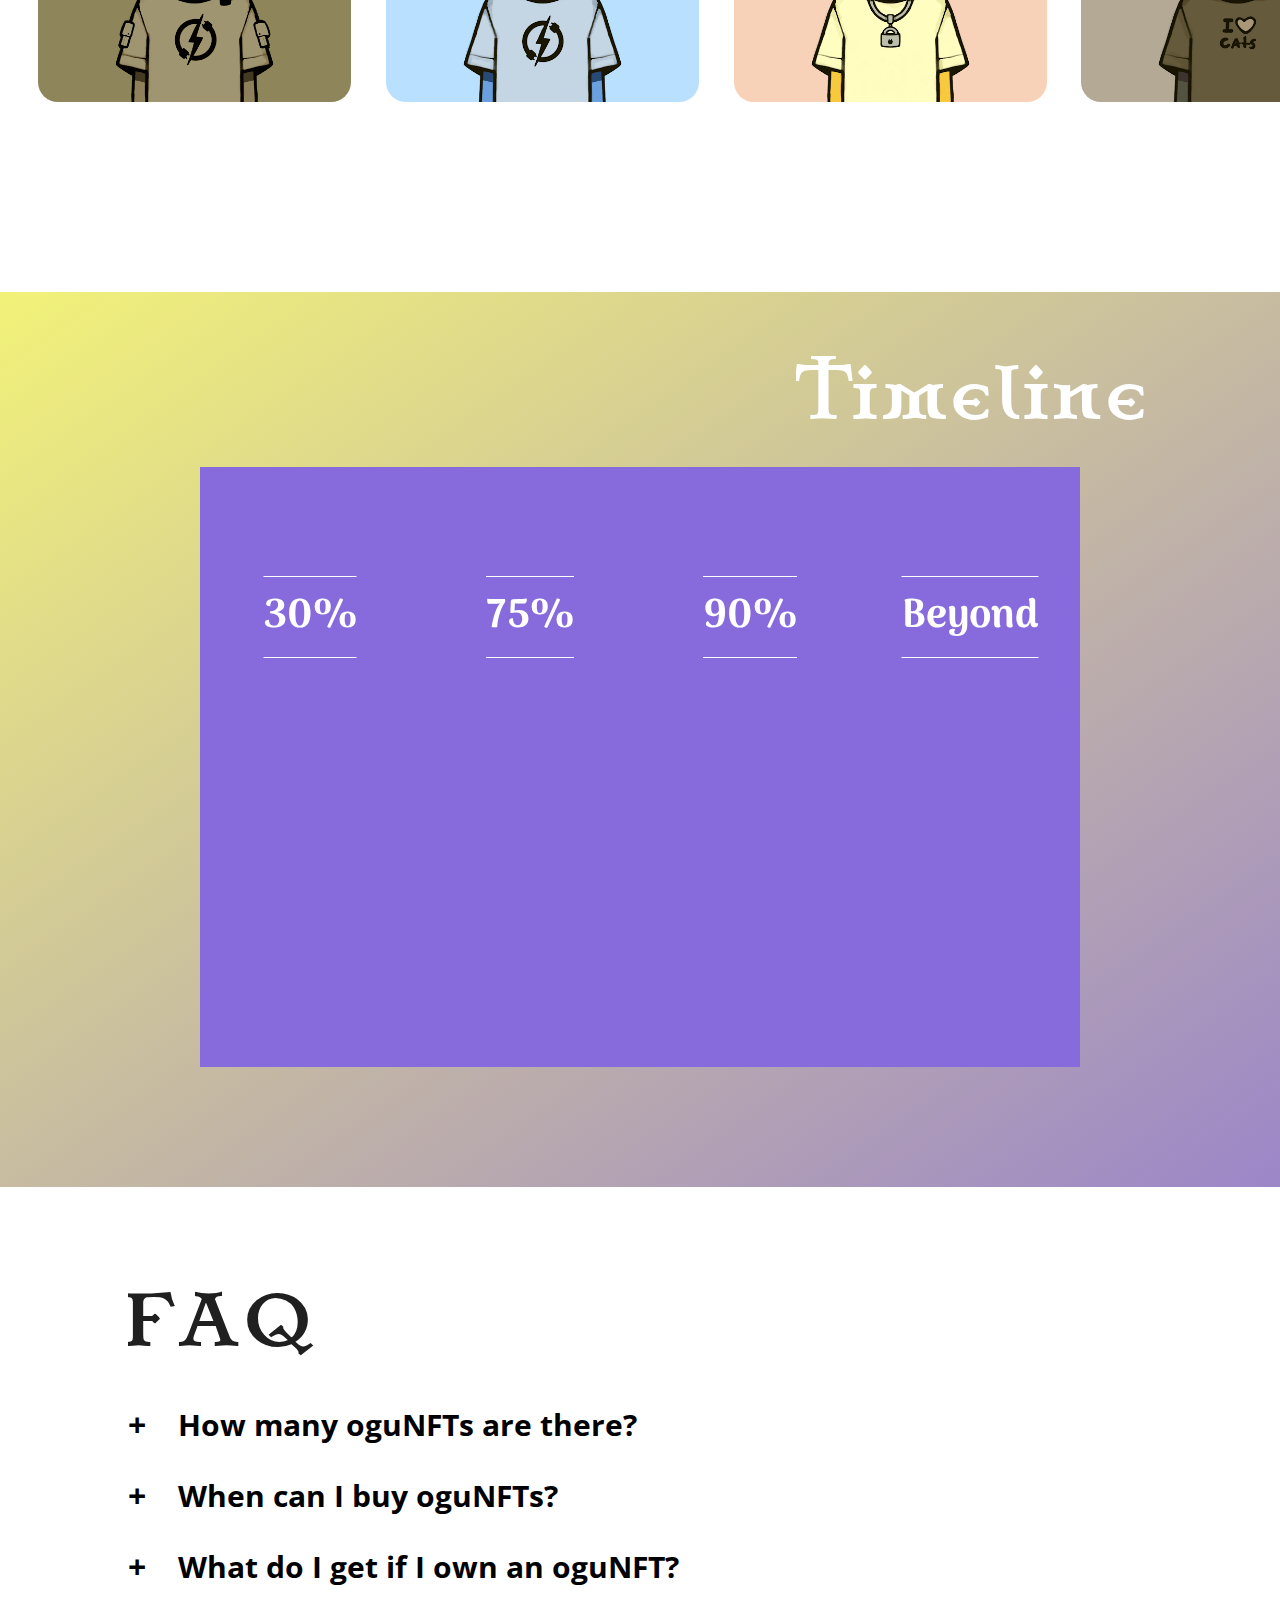
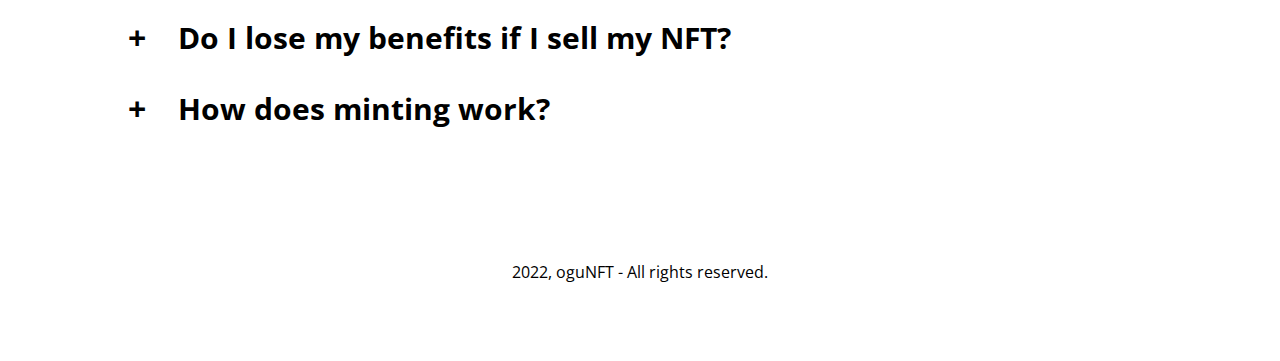
==== commit 262e1c45: "trying out reveal on scroll" ====
--- a/index.html
+++ b/index.html
@@ -100,6 +100,7 @@
         </div>
         <h3>The Collection</h3>
     </div>
+  <div class="container reveal">  
     <div class="secondScreenBottom">
       <div class="secondScreenBodyContainer">
         <p class="secondScreenBody">
@@ -113,6 +114,7 @@
           <img class="thirdPicture" src="haku image secondScreen.png">
       </div>
     </div>
+  </div>
 </div>
 
 <div class = "fourthScreen">
@@ -120,7 +122,7 @@
     <h3 style="color: white;">Owner Benefits</h3>
   </div>
   <div class="fourthScreenContent">
-    <div class="fourthScreenContentGroup">
+    <div class="fourthScreenContentGroup" class="fade-in">
       <div class="IconContainer">
         <img class="Icon" src="ogu icons final 3-03.png">  
       </div>
@@ -186,7 +188,7 @@
 
 <section id="timeline">
 
-    <div class="tl-item">
+    <div class="tl-item" onclick="">
       
   
           <div class="tl-bg" style="background-image: url(https://www.wieland.com/assets/images/d/header_wieland_ny-1cdf09e4.jpg )">
@@ -205,7 +207,7 @@
   
 
   
-    <div class="tl-item">
+    <div class="tl-item" onclick="">
       
       <div class="tl-bg" style="background-image: url(https://www.wieland.com/assets/images/b/header_wieland_eMobility_1-f1ea109f.jpg)"></div>
       
@@ -220,7 +222,7 @@
   
     </div>
   
-    <div class="tl-item">
+    <div class="tl-item" onclick="">
       
       <div class="tl-bg" style="background-image: url(https://www.wieland.com/assets/images/6/kachel_careers_spot-eeeb207b.jpg)"></div>
       
@@ -235,7 +237,7 @@
   
     </div>
     
-      <div class="tl-item">
+    <div class="tl-item" onclick="">
       
       <div class="tl-bg" style="background-image: url(https://www.wieland.com/assets/images/3/strips_sheets_coilsdrums-b0b72ee3.png)"></div>
       
--- a/style.css
+++ b/style.css
@@ -16,6 +16,18 @@
 @font-face {
     font-family: "Celtic Garamond";
     src: url(CELTG___.TTF);
+}
+
+.reveal {
+    position: relative;
+    transform: translateY(100px);
+    opacity: 0;
+    transition: 1s all ease;
+}
+
+.reveal.active {
+    transform: translateY(0);
+    opacity: 1;
 }
 
 .homeScreen {
@@ -830,13 +842,14 @@
     }
     .timelineTitle{
         display: flex;
-        align-items: center;
-        padding-top: 0px;
-        margin-right: none;
+        padding-top: 20px;
+        padding-bottom: 20px;
+        margin-right: 0px;
+        justify-content: center;
     }
       #timeline{
-          margin-left: 20px;
-          margin-right: 20px;
+          margin-left: 30px;
+          margin-right: 30px;
           display: flex;
           flex-direction: column;
       }
@@ -845,18 +858,24 @@
       }
       .tl-item{
         width: 100%;
-        max-height: 225px;
-        min-height: 200px ;
+        max-height: 370px;
+        min-height: 300px ;
       }
       .tl-year p {
             font-size: 24px;
             line-height: 2;
         }
+        .tl-content {
+            margin-left: 5%;
+            margin-right: 5%;
+            margin-top: 12%;
+        }
         .tl-content h1{
-            font-size: 12px !important;
+            font-size: 20px !important;
         }
         .tl-content p{
-            font-size: 9px !important;
+            font-size: 13px !important;
+            line-height: 2;
         }
 
       .sixthScreen{
@@ -890,3 +909,17 @@
       }
 }
 
+
+
+
+@media only screen and (max-width: 600px) {
+  .tl-item:hover{
+            width: 100% !important;
+    }
+    .tl-item{
+        width: 100% !important;
+    }
+    .tl-content h1{
+        margin-top: 90px;
+    }
+}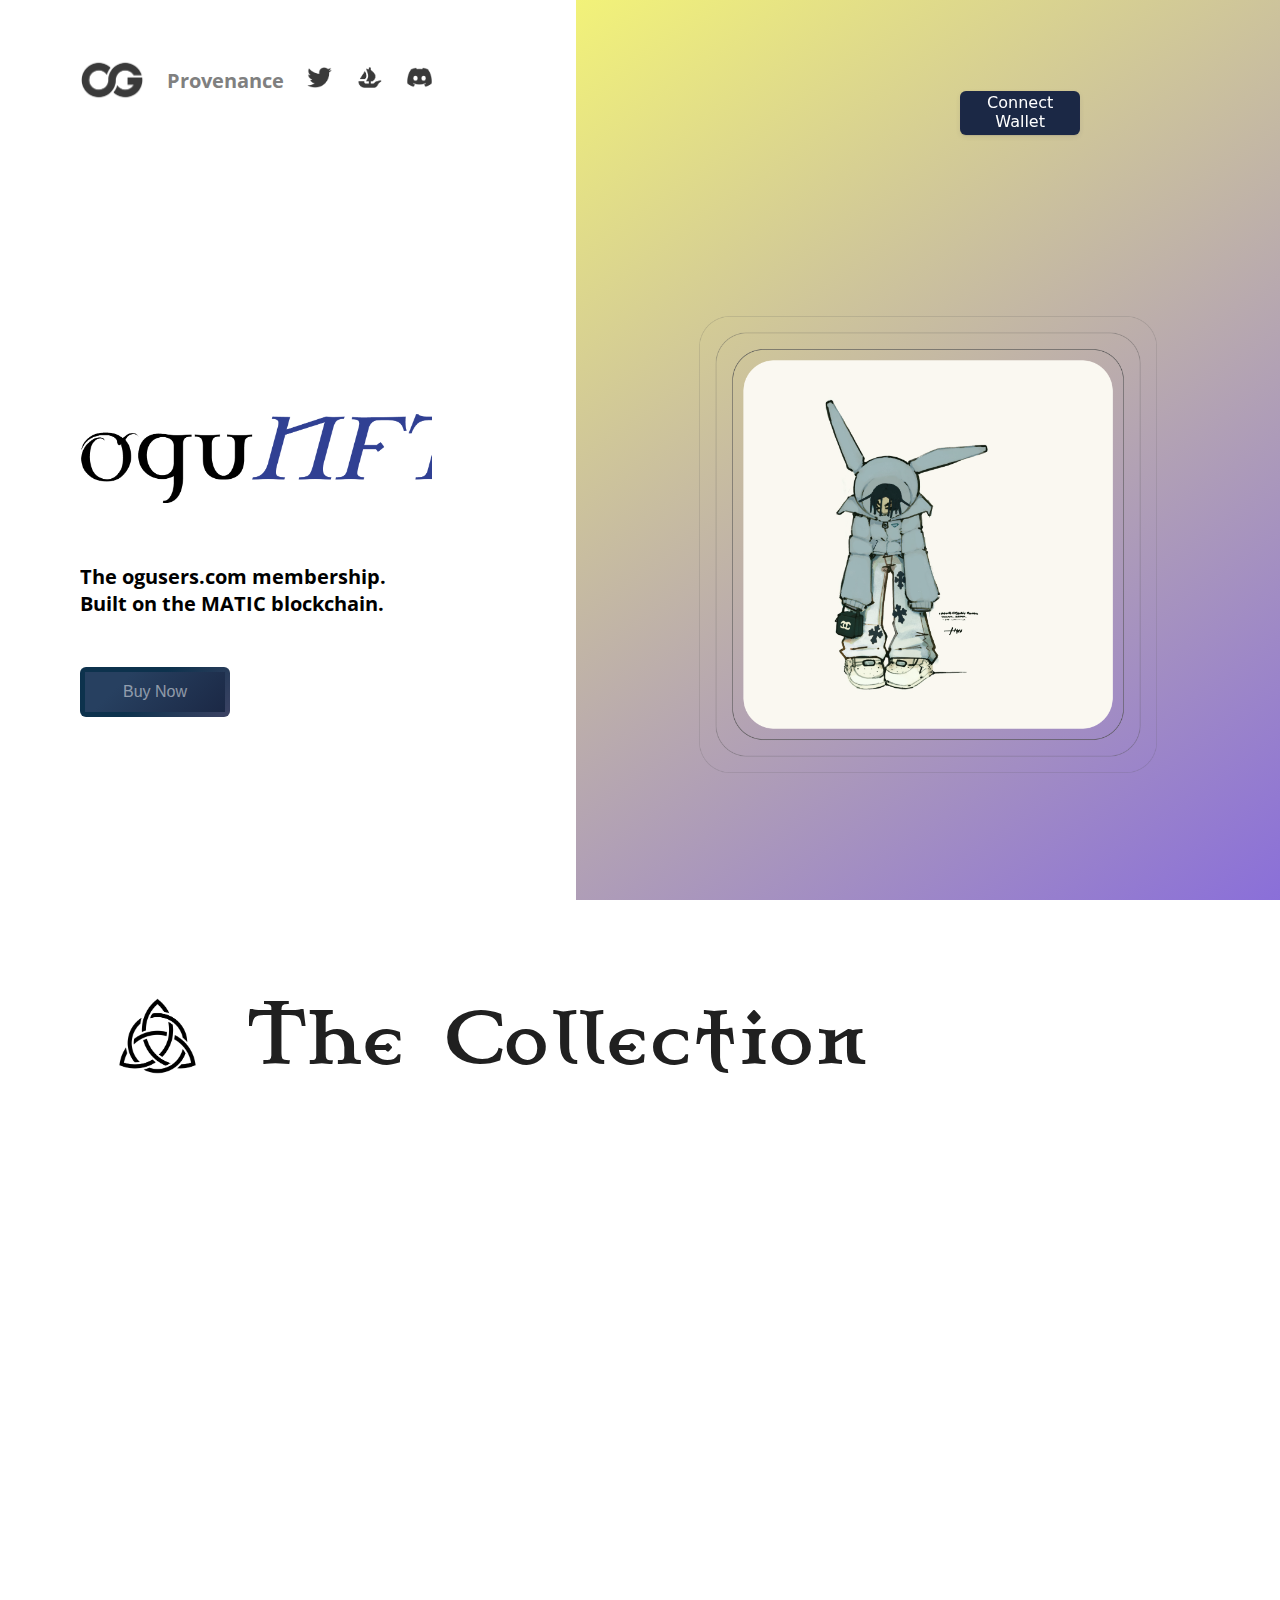
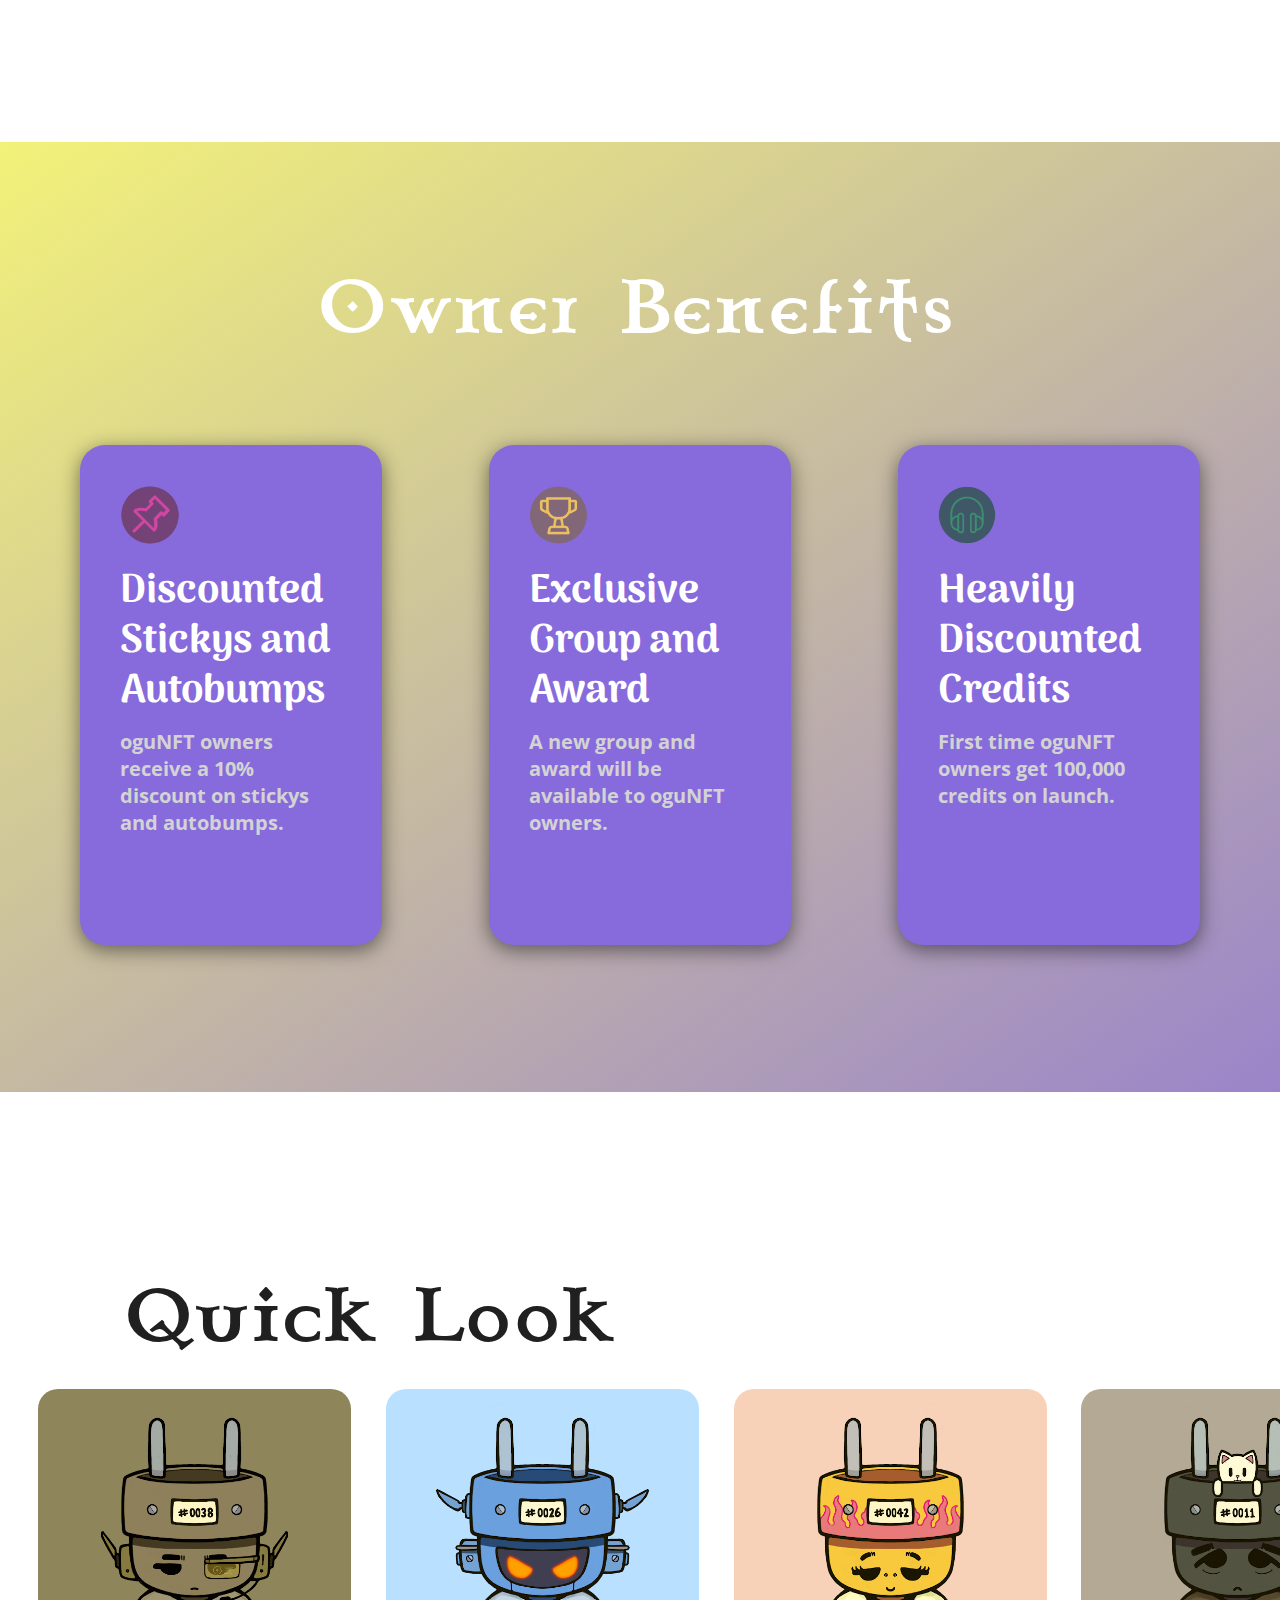
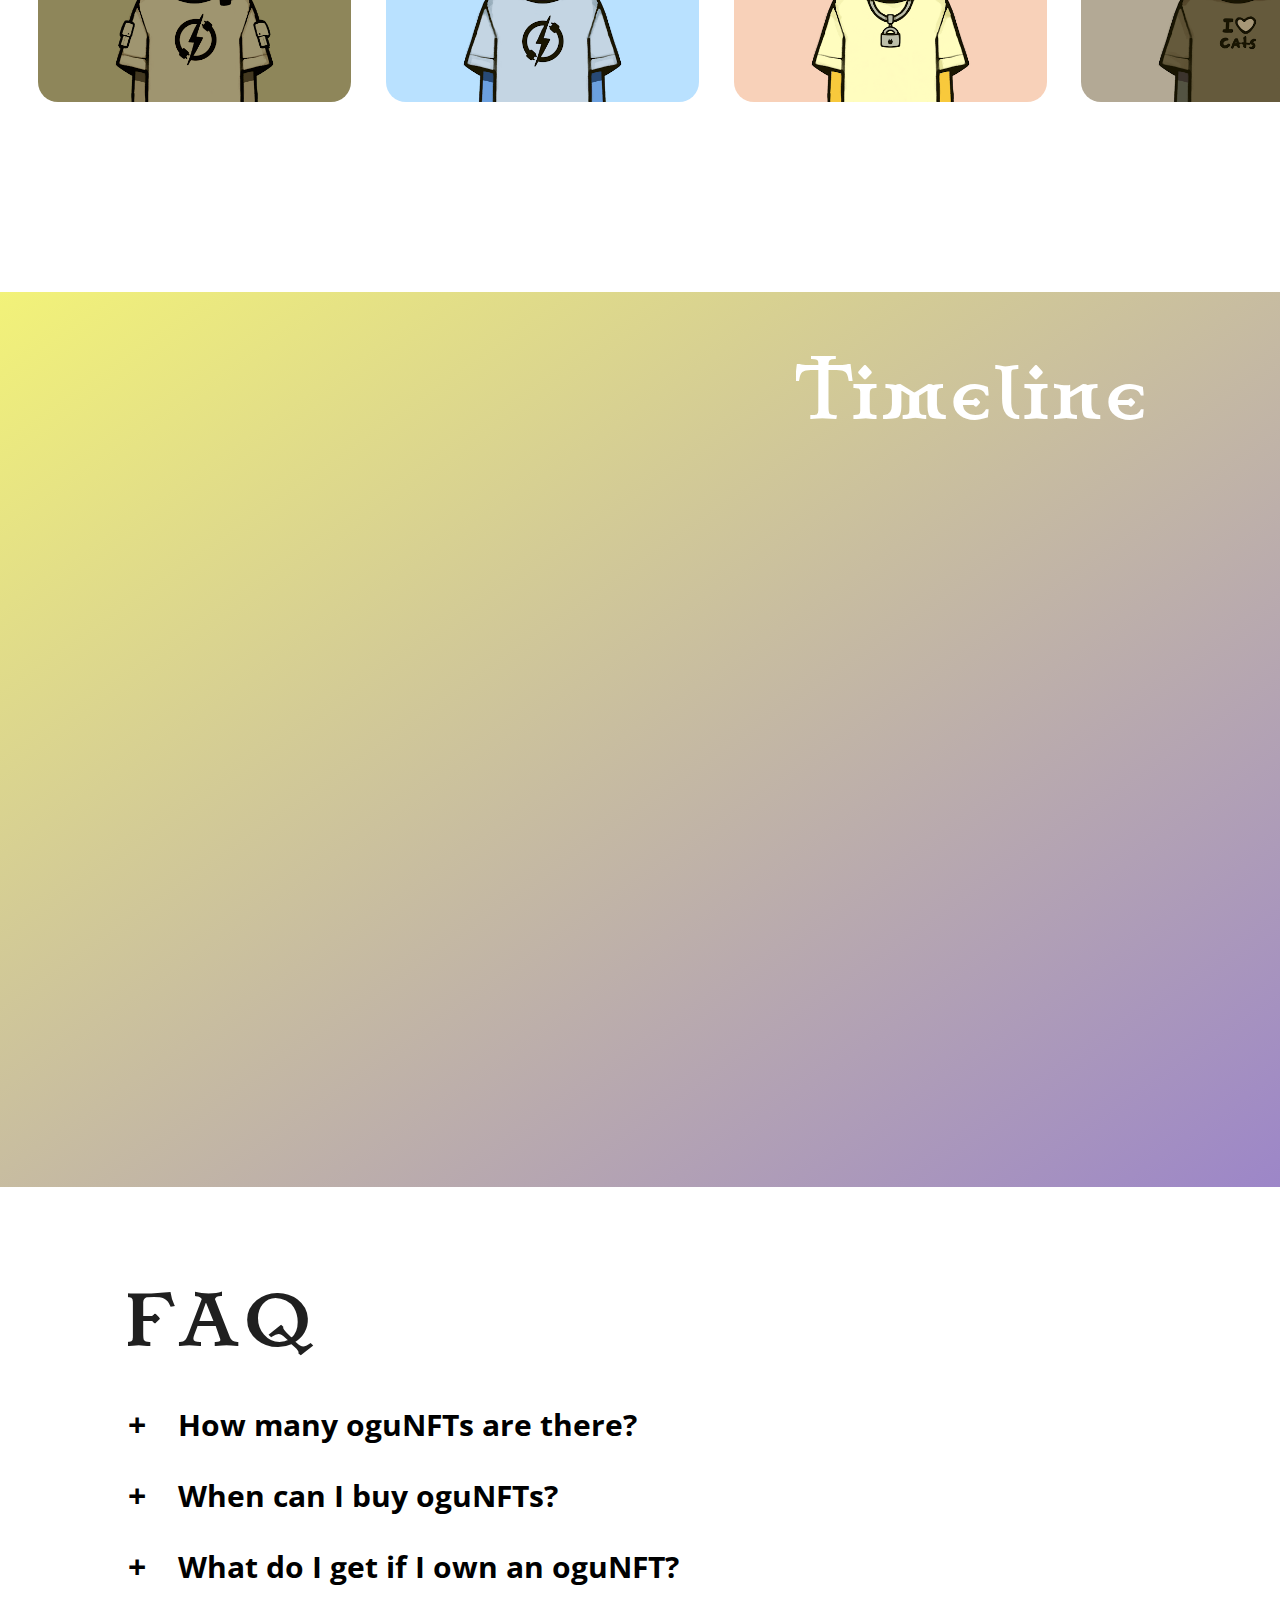
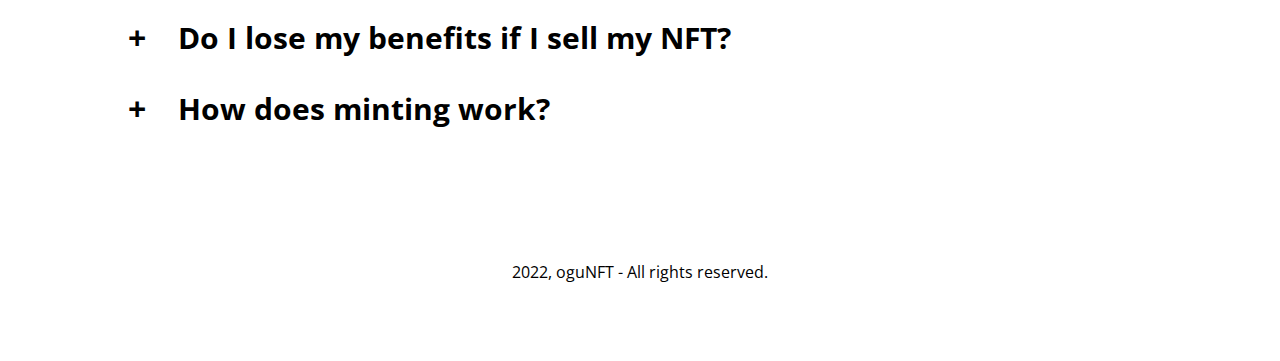
==== commit ac354aed: "font changes and more appear on scroll" ====
--- a/index.html
+++ b/index.html
@@ -122,13 +122,15 @@
     <h3 style="color: white;">Owner Benefits</h3>
   </div>
   <div class="fourthScreenContent">
-    <div class="fourthScreenContentGroup" class="fade-in">
+
+    <div class="fourthScreenContentGroup">
       <div class="IconContainer">
         <img class="Icon" src="ogu icons final 3-03.png">  
       </div>
       <p class="iconTitle">Discounted Stickys and Autobumps</p>
       <p class="iconBody">oguNFT owners receive a 10% discount on stickys and autobumps.</p> 
     </div>
+
     <div class="fourthScreenContentGroup">
       <div class="IconContainer">
        <img class="Icon" src="ogu icons final 2-02.png">  
@@ -186,6 +188,7 @@
   <h3 style="color: white;">Timeline</h3>
 </div> 
 
+<div class="container reveal">
 <section id="timeline">
 
     <div class="tl-item" onclick="">
@@ -254,6 +257,7 @@
 
   </section>
 </div>
+</div>
 
 
 <div class="sixthScreen">
@@ -264,7 +268,7 @@
 
 
 <div class="content">
-<div>
+  <div>
   <input type="checkbox" id="question1" name="q"  class="questions">
   <div class="plus">+</div>
   <label for="question1" class="question font_size">
--- a/style.css
+++ b/style.css
@@ -531,7 +531,7 @@
     font-weight: bold;
 }
 .tl-content h1 {
-    font-family: 'Open Sans', sans-serif;
+    font-family: 'Arima Madurai', sans-serif;
     font-weight: bold;
     text-transform: uppercase;
     color: #563baf;
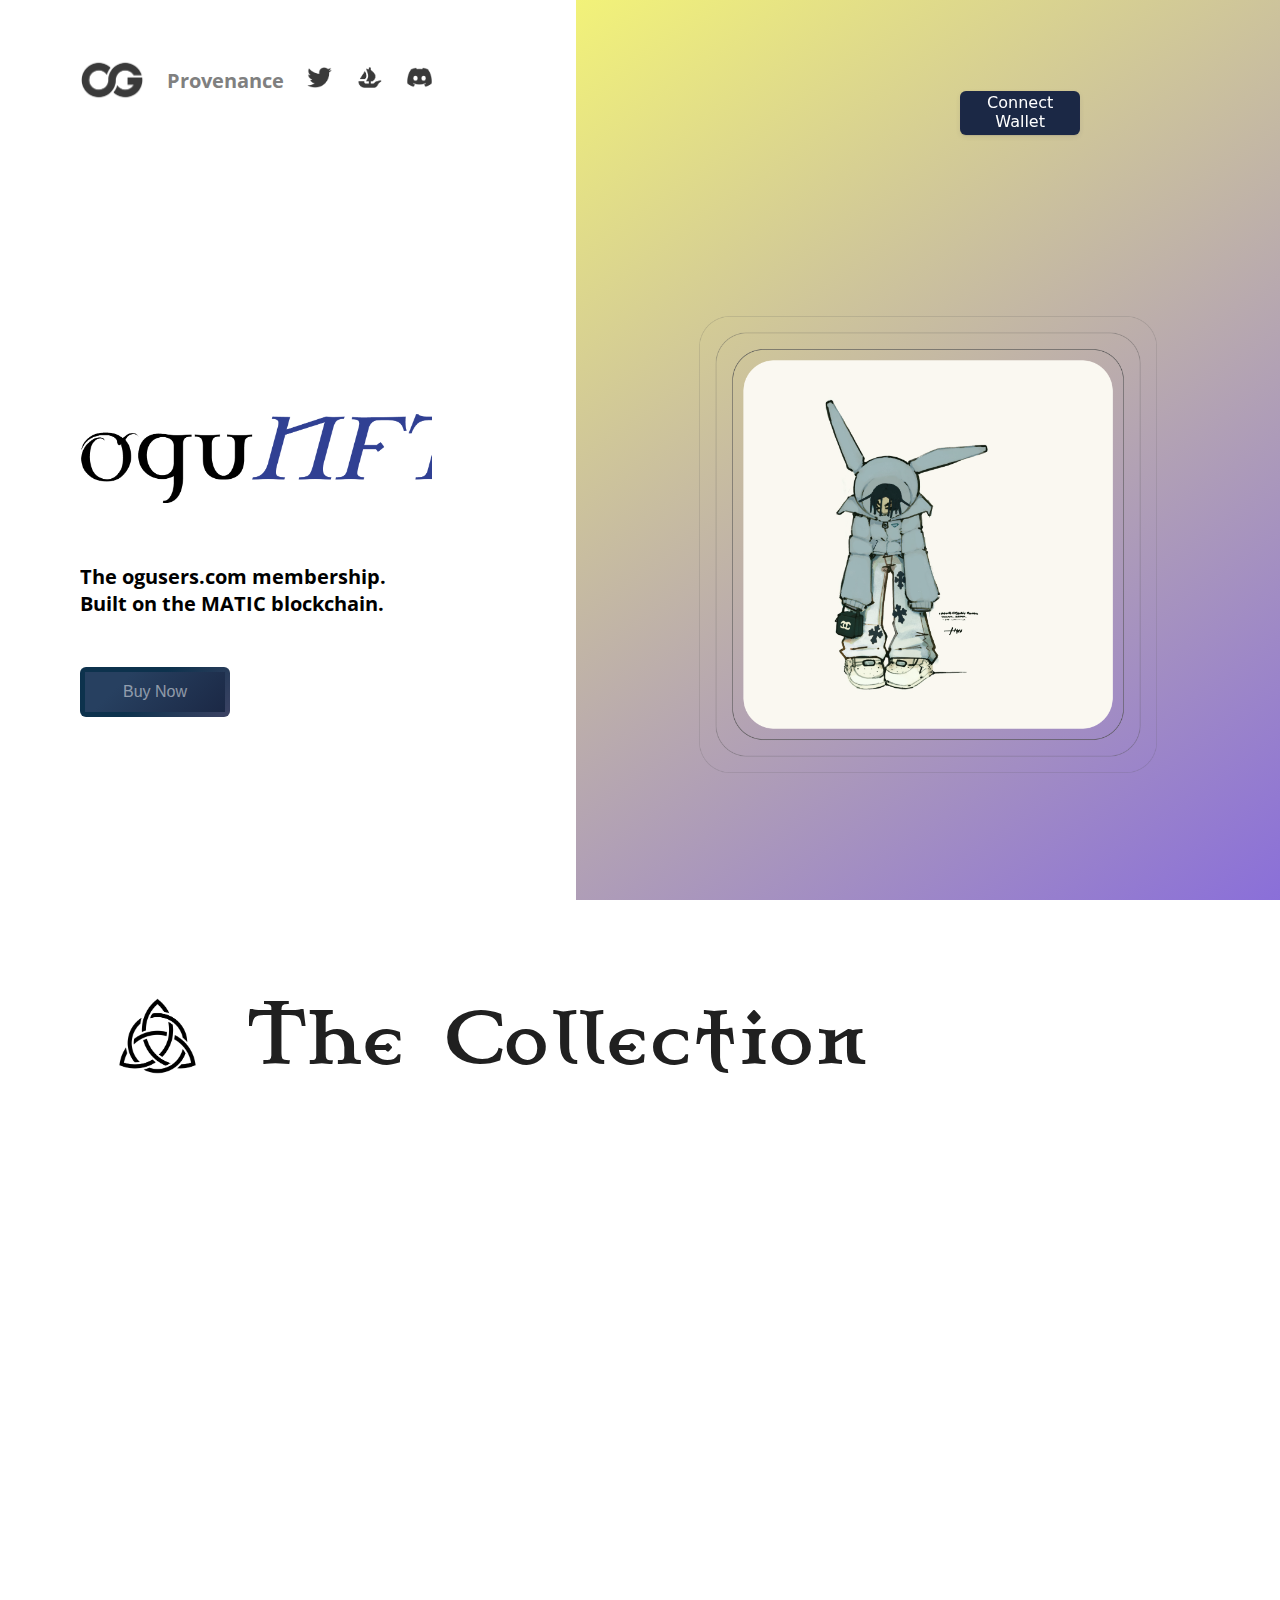
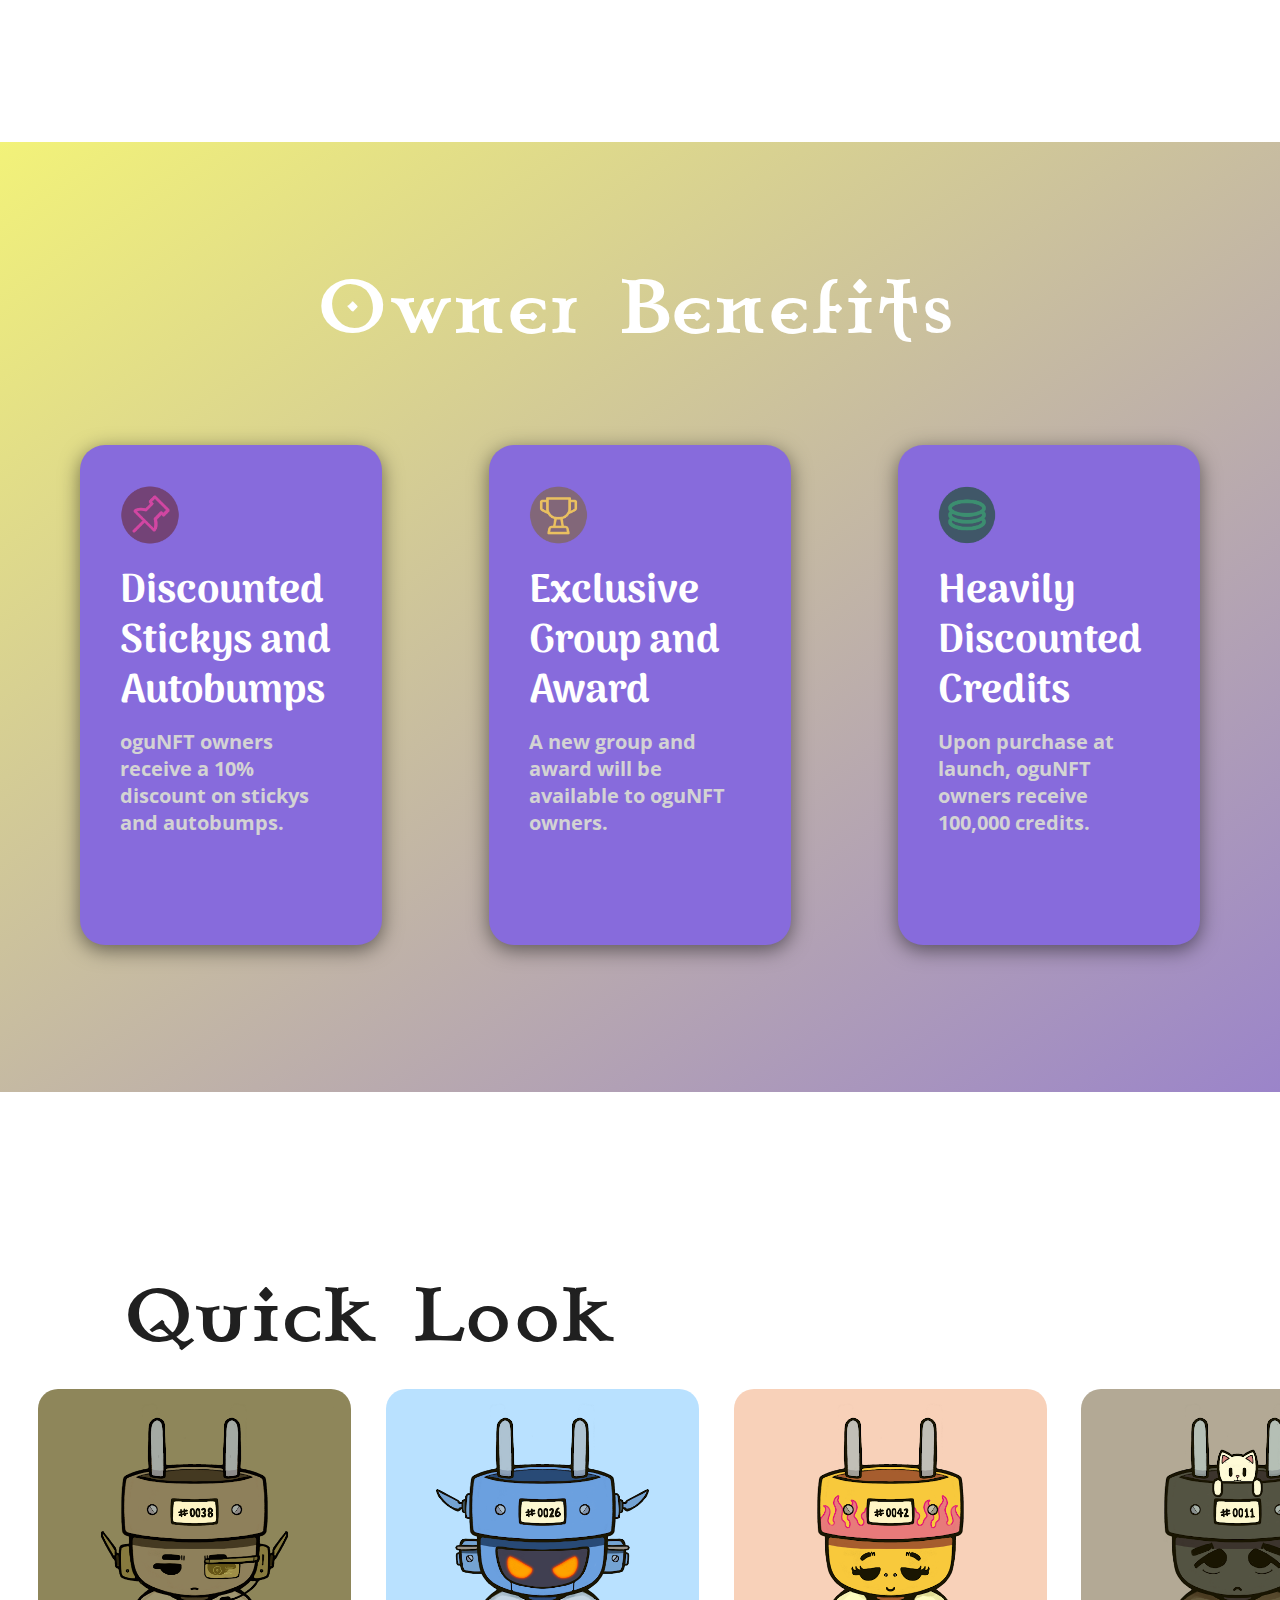
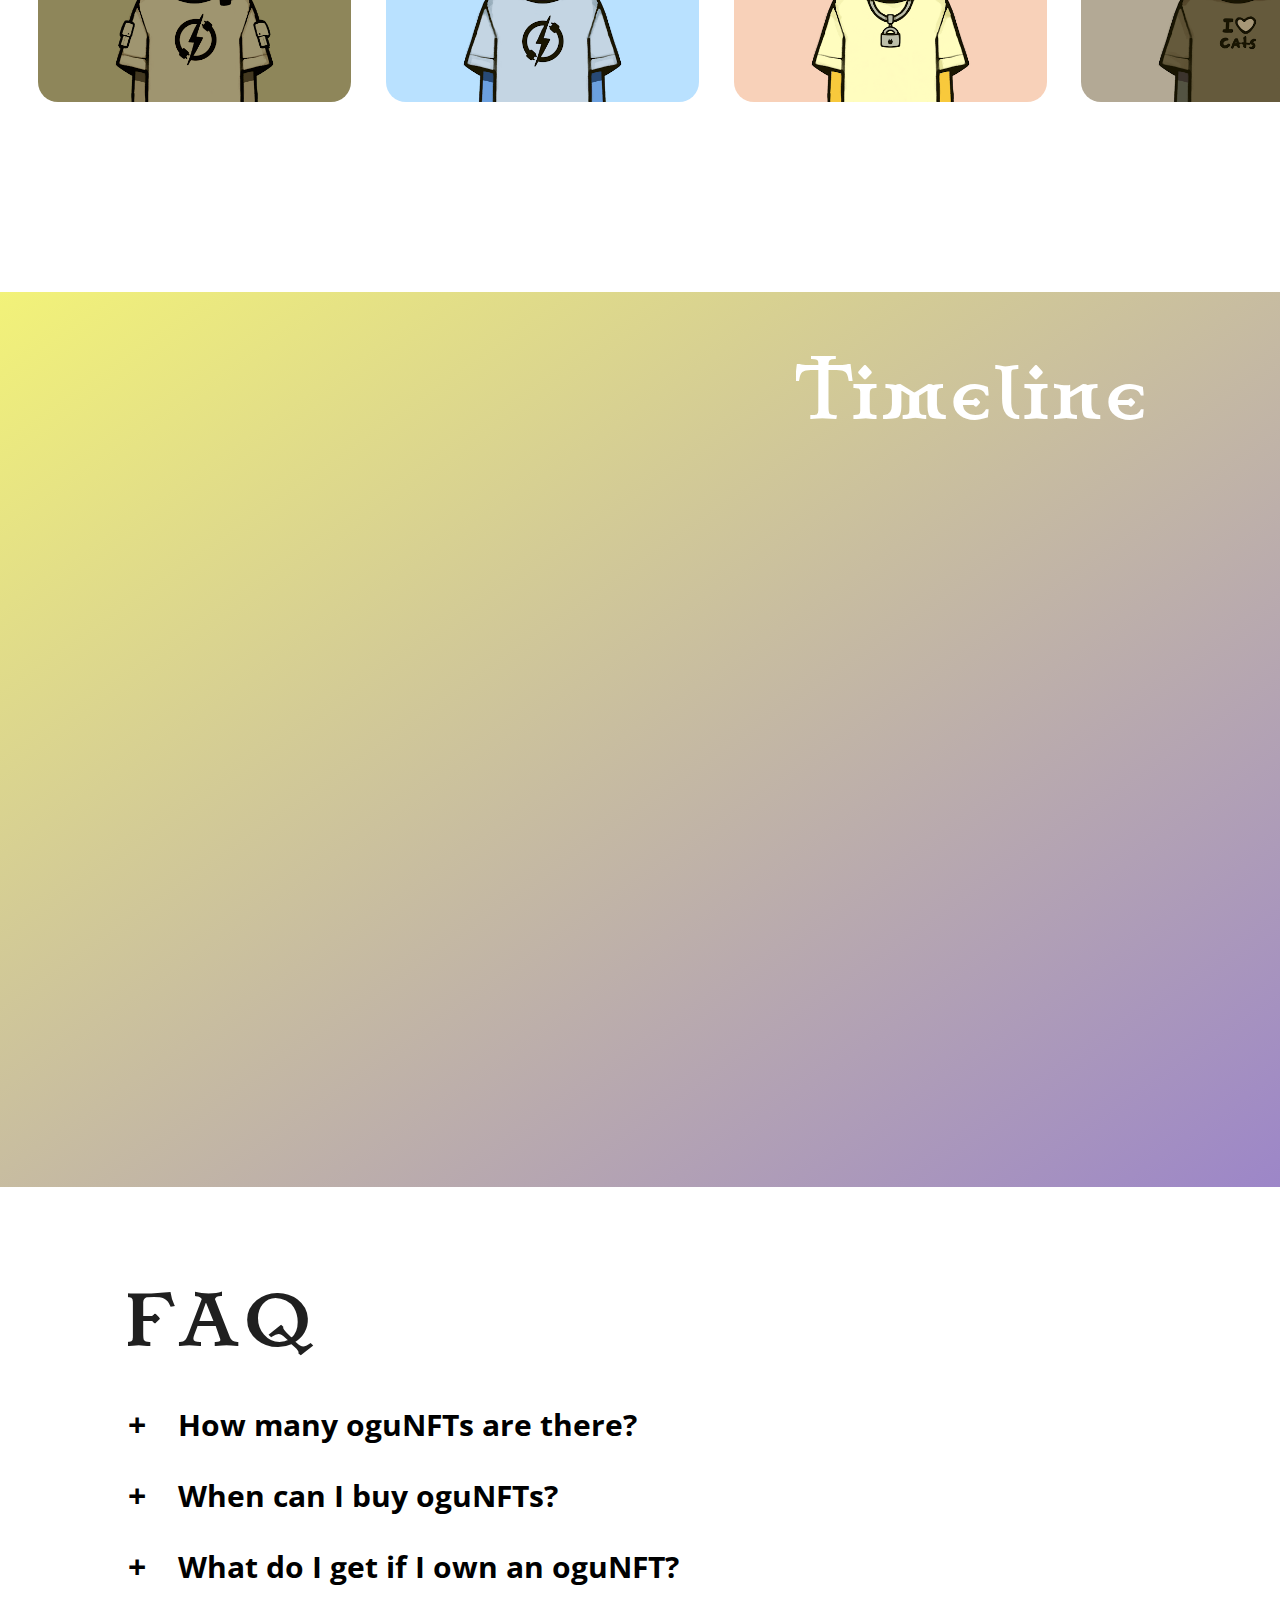
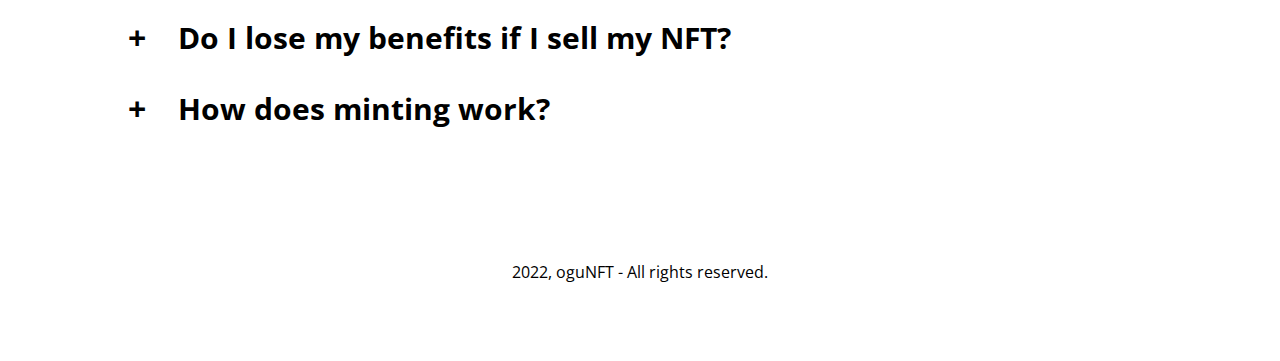
==== commit b41db56a: "changed the copy to its final form" ====
--- a/index.html
+++ b/index.html
@@ -104,10 +104,10 @@
     <div class="secondScreenBottom">
       <div class="secondScreenBodyContainer">
         <p class="secondScreenBody">
-          The oguNFT collection serves as a membership opportunity for ogusers.com. With ownership of an oguNFT, you can unlock exclusive benefits and opportunities within  the community. Original owners also get a first spot in line for any new initiatives launched on OGU.
+          The oguNFT collection serves as a membership opportunity for ogusers.com. With ownership of an oguNFT, you can unlock exclusive benefits and opportunities within  the community. oguNFTs are not just digital pictures; we have given actual value to these NFTs and the ability to sell that value.
         </p>
         <p class="secondScreenBody">
-          We built these NFTs for our devoted members. Please treat this launch as an investment to enhance your OGU experience. 
+          These NFTs were built our devoted members. Please treat this launch as an investment in enhancing your OGU experience. 
         </p>
       </div>
         <div class="thirdPictureContainer">
@@ -143,7 +143,7 @@
         <img class="Icon" src="ogu icons final 1-01.png">  
       </div> 
       <p class="iconTitle">Heavily Discounted Credits</p>
-      <p class="iconBody">First time oguNFT owners get 100,000 credits on launch.</p> 
+      <p class="iconBody">Upon purchase at launch, oguNFT owners receive 100,000 credits.</p> 
     </div>
   </div>
 </div>
@@ -198,12 +198,12 @@
           </div>
      
       <div class="tl-year">
-        <p class="f2 heading--sanSerif font_size">30%</p>
+        <p class="f2 heading--sanSerif font_size">10%</p>
       </div>
   
       <div class="tl-content">
-        <h1>Group & Award</h1>
-        <p>The new Group and Award will be implemented into the site. These are transferable upon resale.</p>
+        <h1>Credits</h1>
+        <p>The 100,000 credits will be available upon purhcase. Each owner will get a one time code to redeem their credits.</p>
       </div>
   
     </div>
@@ -215,27 +215,27 @@
       <div class="tl-bg" style="background-image: url(https://www.wieland.com/assets/images/b/header_wieland_eMobility_1-f1ea109f.jpg)"></div>
       
       <div class="tl-year">
-        <p class="f2 heading--sanSerif font_size">75%</p>
+        <p class="f2 heading--sanSerif font_size">40%</p>
+      </div>
+  
+      <div class="tl-content">
+        <h1 class="f3 text--accent ttu">Group + Award</h1>
+        <p>The new group and award will become available shortly after launch. These are transferable upon resale.</p>
+      </div>
+  
+    </div>
+  
+    <div class="tl-item" onclick="">
+      
+      <div class="tl-bg" style="background-image: url(https://www.wieland.com/assets/images/6/kachel_careers_spot-eeeb207b.jpg)"></div>
+      
+      <div class="tl-year">
+        <p class="f2 heading--sanSerif font_size">90%</p>
       </div>
   
       <div class="tl-content">
         <h1 class="f3 text--accent ttu">Merchandise</h1>
-        <p>OGU themed merchandise will be available exclusivly for oguNFT owners. These drops will be in limited quantities.</p>
-      </div>
-  
-    </div>
-  
-    <div class="tl-item" onclick="">
-      
-      <div class="tl-bg" style="background-image: url(https://www.wieland.com/assets/images/6/kachel_careers_spot-eeeb207b.jpg)"></div>
-      
-      <div class="tl-year">
-        <p class="f2 heading--sanSerif font_size">90%</p>
-      </div>
-  
-      <div class="tl-content">
-        <h1 class="f3 text--accent ttu">More oguNFTs</h1>
-        <p>If we sell 90% of this drop of oguNFTs, we will likely make more. oguNFT owners would get priority in this next sale.</p>
+        <p>If there is interest among oguNFT owners we will release exclusive merch that is themed to the oguNFT artstyle.</p>
       </div>
   
     </div>
@@ -285,7 +285,7 @@
     When can I buy oguNFTs?
   </label>
   <div class="answers font_size">
-Originals will become available on May 15th.</div>
+Originals will become available on June 15th (pending).</div>
 </div>
 
 <div>
@@ -295,7 +295,7 @@
     What do I get if I own an oguNFT?
   </label>
   <div class="answers font_size">
-    oguNFT owners get access to a new Group and Award, discounts on Stickies and Bumps, and an invite to an exclusive Discord channel. 
+    oguNFT owners get access to a new Group and Award, discounts on Stickies and Bumps, and 100,000 credits as an original purchaser. 
   </div>
 </div>
   
